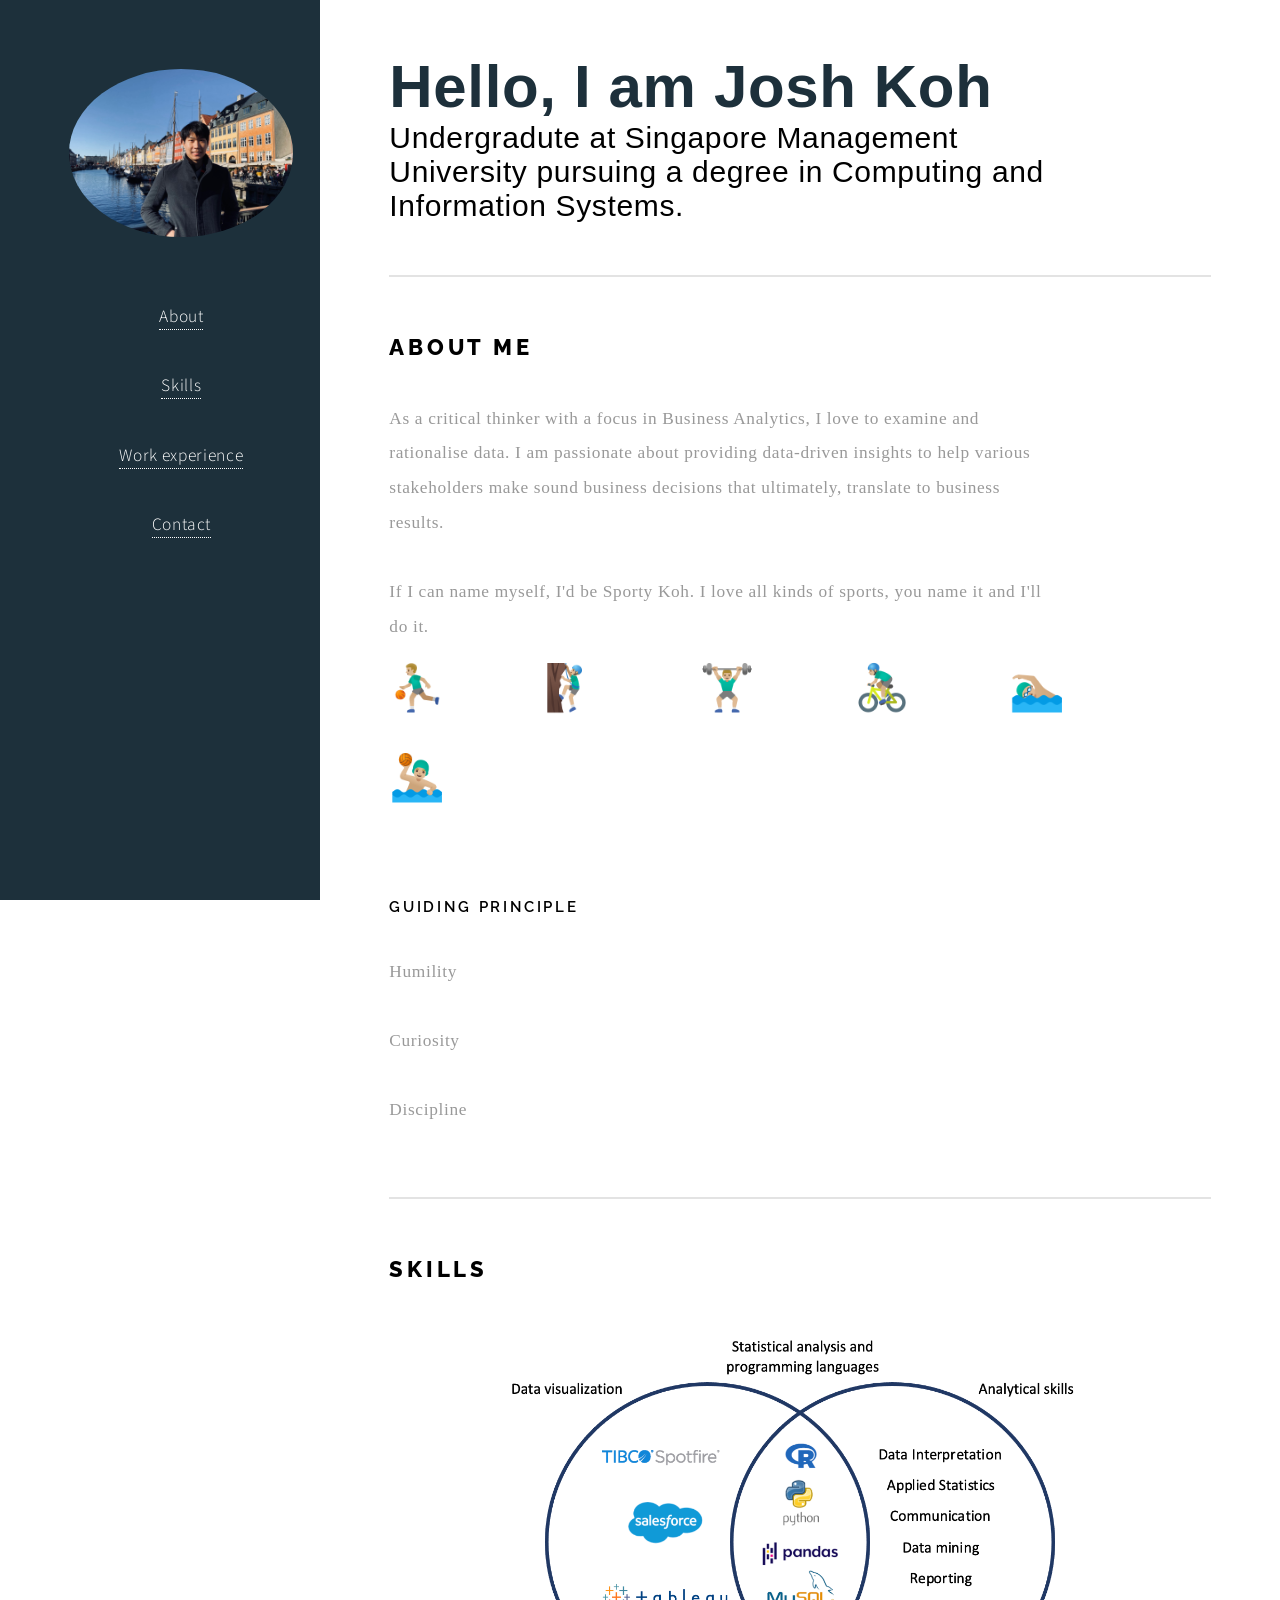
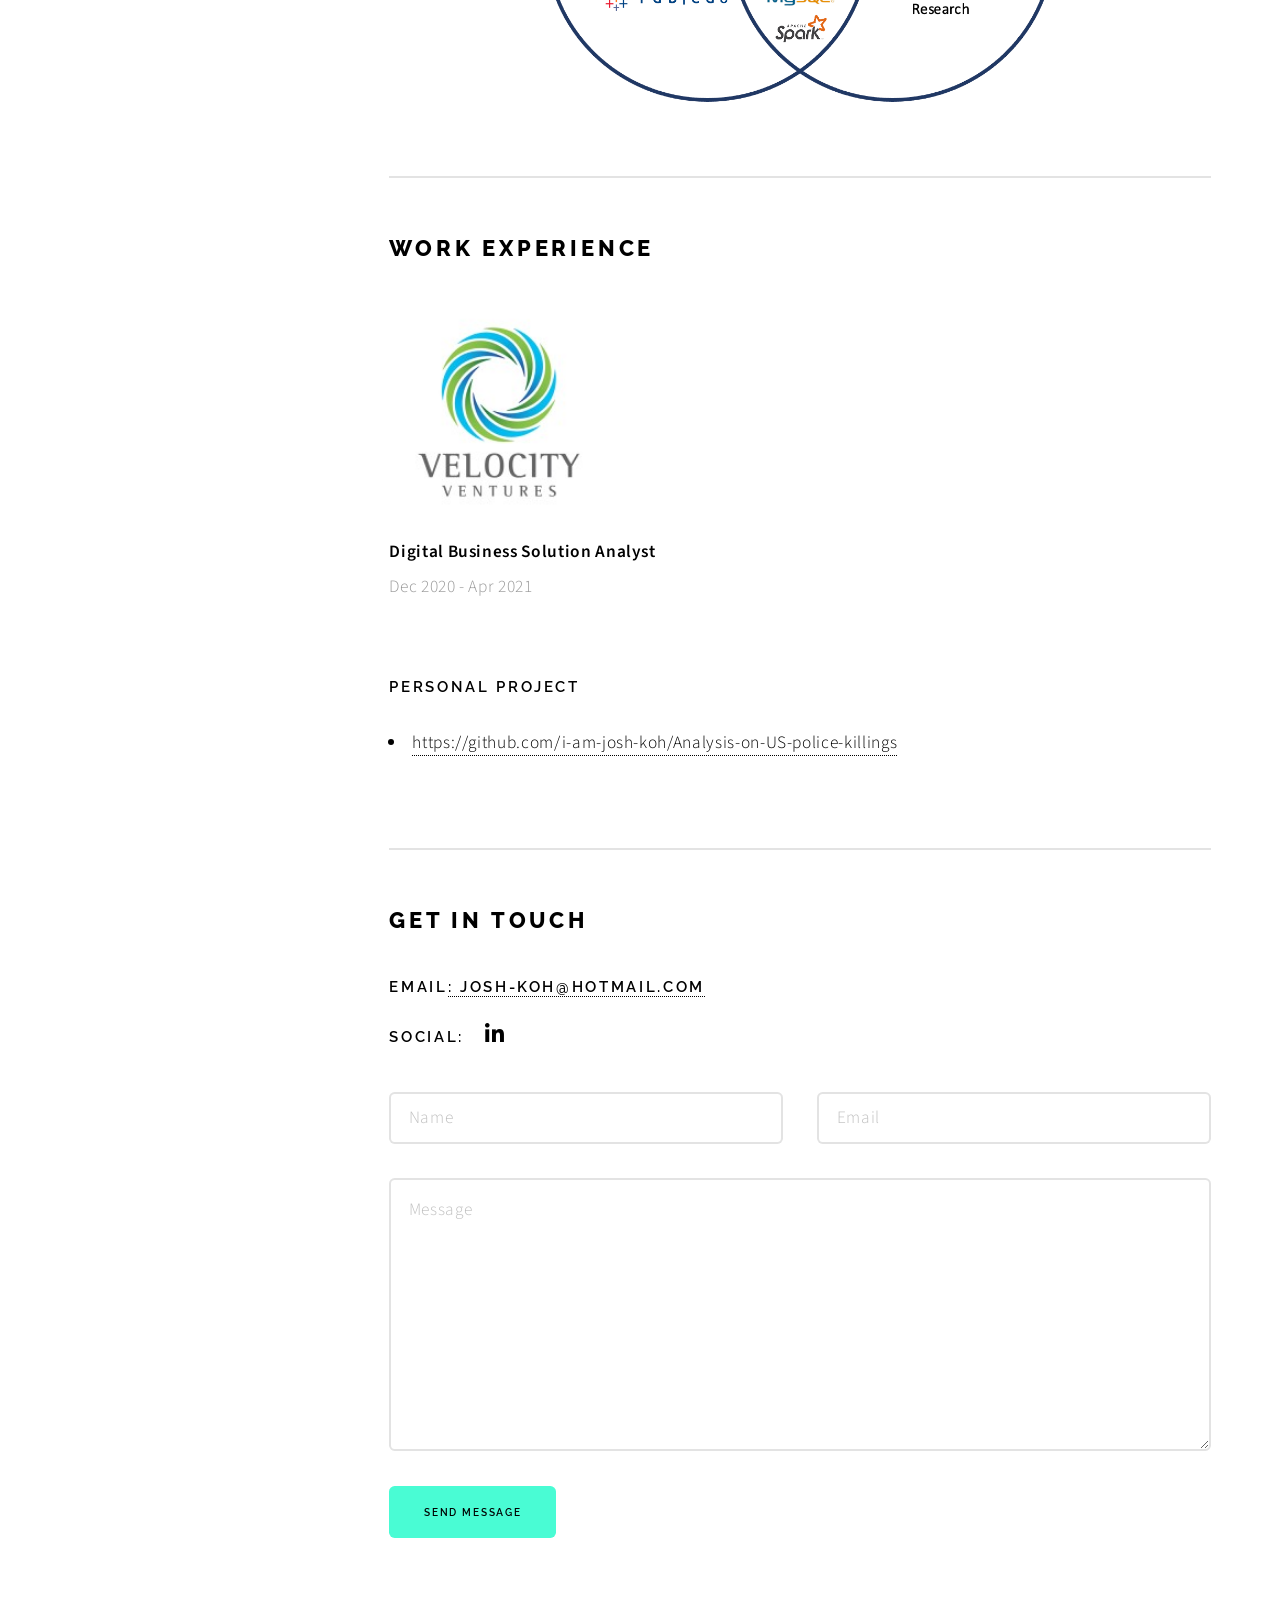
==== index.html @ a24f89e9 "Changed linked color to black" ====
<!DOCTYPE HTML>
<html>

<head>
	<title>Josh Koh</title>
	<meta charset="utf-8" />
	<meta name="viewport" content="width=device-width, initial-scale=1, user-scalable=no" />
	<meta name="description" content="" />
	<meta name="keywords" content="" />
	<link rel="stylesheet" href="assets/css/main.css" />
</head>

<body class="is-preload">

	<!-- Wrapper -->
	<div id="wrapper">
		<!-- Intro -->
		<section class="intro">
			<header>
				<img class="profile" src="./images/Profile3.jpg" style="border-radius: 50%;">
				<div class="intro-header-div">
					<p><a href="#about">About</a></p>
					<p><a href="#skills">Skills</a></p>
					<p><a href="#experience">Work experience</a></p>
					<p><a href="#contact">Contact</a></p>
				</div>
			</header>
		</section>

		<section>
			<div class="content intro-content">
				<div class="container" id="about">
					<p class="p-header">Hello, I am Josh Koh</p>
					<p class="p-sub-header">Undergradute at Singapore Management University pursuing a degree in
						Computing and Information Systems.</p>
						<hr>
						<h2>About me</h2>
					<p class="p-desc"> As a critical thinker with a focus in Business Analytics,
						I love to examine and rationalise data. I am passionate about
						providing data-driven insights to help various stakeholders make sound business decisions that
						ultimately, translate to business results.</p>

					<!-- <p class="p-desc"> Equipped with knowledge and skillsets in various , I aspire to be a data scientist / analyst </p> -->

					<p class="p-desc">If I can name myself, I'd be Sporty Koh. I love all kinds of sports, you name it and I'll do it.</p>
					<p class="emoji"> ⛹🏼‍♂️  🧗🏼‍♂️  🏋🏼‍♂️  🚴🏼‍♂️  🏊🏼‍♂️  🤽🏼‍♂️</p>
					
					<h3 style="margin-top: 4rem">Guiding principle</h3>
					<p class="p-desc">Humility</p>
					<p class="p-desc">Curiosity</p>
					<p class="p-desc">Discipline</p>
					
				</div>
			</div>
		</section>
		<section>
			<div class="content">
				<hr>
				<h2 id="skills">Skills</h2>
				<!-- <ul class="feature-icons">
					<li class="icon solid fa-laptop">Consequat tempus</li>
					<li class="icon solid fa-bolt">Etiam adipiscing</li>
					<li class="icon solid fa-signal">Libero nullam</li>
					<li class="icon solid fa-cog">Blandit condimentum</li>
					<li class="icon solid fa-map-marker-alt">Lorem ipsum dolor</li>
					<li class="icon solid fa-code">Nibh amet venenatis</li>
				</ul> -->
				<img src="./images/Skills/skills.png" class="skillsets">
				<!-- <ul class="feature-skills">
					<li><img src="./images/Skills/Python.png" class="python"></li>
					<li><img src="./images/Skills/R.png" class="r"></li>
					<li><img src="./images/Skills/salesforce-logo.png" class="salesforce"></li>
					<li><img src="./images/Skills/Spark.png" class="spark"></li>
					<li><img src="./images/Skills/SQL.png" class="sql"></li>
					<li><img src="./images/Skills/Tableau-Logo.png" class="tableau"></li>
					<li><img src="./images/Skills/tibco.png" class="tibco"></li>
				</ul> -->
			</div>
		</section>
		<section>
			<div class="content">
				<hr>
				<h2 id="experience">Work Experience</h2>
				<img src="./images/Skills/velocityventures.jpeg" class="experience">
				<p style="margin-bottom: 0;"><b>Digital Business Solution Analyst</b></p>
				<p style="color: #999999;">Dec 2020 - Apr 2021</p>

				<h3 style="margin-top: 4rem">personal project</h3>
				<ul>
					<li><a href="https://github.com/i-am-josh-koh/Analysis-on-US-police-killings" target="_blank" style="color:black">https://github.com/i-am-josh-koh/Analysis-on-US-police-killings</a></li>
				</ul>
			</div>
		</section>

		<!-- Section -->
		<section>
			<div class="content">
				<hr>
				<h2 id="contact">Get in touch</h2>
				<footer>
					<ul class="items">
						<li>
							<h3>Email<a>: josh-koh@hotmail.com</a></h3>
							<ul class="icons">
								<h3>Social: <li><a href="https://www.linkedin.com/in/josh-koh-551821180/"
											target="blank" class="icon brands fa-linkedin-in"
											style="color: black;"><span class="label">LinkedIn</span></a></li>
								</h3>
							</ul>
						</li>
						</li>
					</ul>
				</footer>
				<form>
					<div class="fields">
						<div class="field half">
							<input type="text" name="name" id="name" placeholder="Name" />
						</div>
						<div class="field half">
							<input type="email" name="email" id="email" placeholder="Email" />
						</div>
						<div class="field">
							<textarea name="message" id="message" placeholder="Message" rows="7"></textarea>
						</div>
					</div>
					<ul class="actions">
						<li><input type="submit" value="Send Message" class="button primary" /></li>
					</ul>
				</form>
			</div>
		</section>
	</div>

	<!-- Scripts -->
	<script src="assets/js/jquery.min.js"></script>
	<script src="assets/js/jquery.scrolly.min.js"></script>
	<script src="assets/js/browser.min.js"></script>
	<script src="assets/js/breakpoints.min.js"></script>
	<script src="assets/js/util.js"></script>
	<script src="assets/js/main.js"></script>

</body>

</html>
---- assets/css/main.css ----
@import url(fontawesome-all.min.css);
@import url("https://fonts.googleapis.com/css?family=Source+Sans+Pro:300,600,700,300i,600i,700i|Raleway:600,800");


html, body, div, span, applet, object,
iframe, h1, h2, h3, h4, h5, h6, p, blockquote,
pre, a, abbr, acronym, address, big, cite,
code, del, dfn, em, img, ins, kbd, q, s, samp,
small, strike, strong, sub, sup, tt, var, b,
u, i, center, dl, dt, dd, ol, ul, li, fieldset,
form, label, legend, table, caption, tbody,
tfoot, thead, tr, th, td, article, aside,
canvas, details, embed, figure, figcaption,
footer, header, hgroup, menu, nav, output, ruby,
section, summary, time, mark, audio, video {
	margin: 0;
	padding: 0;
	border: 0;
	font-size: 100%;
	font: inherit;
	vertical-align: baseline;}

article, aside, details, figcaption, figure,
footer, header, hgroup, menu, nav, section {
	display: block;}

body {
	line-height: 1;
}

ol, ul {
	list-style: none;
}

blockquote, q {
	quotes: none;
}

	blockquote:before, blockquote:after, q:before, q:after {
		content: '';
		content: none;
	}

table {
	border-collapse: collapse;
	border-spacing: 0;
}

body {
	-webkit-text-size-adjust: none;
}

mark {
	background-color: transparent;
	color: inherit;
}

input::-moz-focus-inner {
	border: 0;
	padding: 0;
}

input, select, textarea {
	-moz-appearance: none;
	-webkit-appearance: none;
	-ms-appearance: none;
	appearance: none;
}

/* Basic */

	@-ms-viewport {
		width: device-width;
	}

	body {
		-ms-overflow-style: scrollbar;
	}

	@media screen and (max-width: 480px) {

		html, body {
			min-width: 320px;
		}

	}

	html {
		box-sizing: border-box;
	}

	*, *:before, *:after {
		box-sizing: inherit;
	}

	html {
		overflow-x: hidden;
	}

	body {
		background: #ffffff;
		overflow-x: hidden;
	}

		body.is-preload *, body.is-preload *:before, body.is-preload *:after {
			-moz-animation: none !important;
			-webkit-animation: none !important;
			-ms-animation: none !important;
			animation: none !important;
			-moz-transition: none !important;
			-webkit-transition: none !important;
			-ms-transition: none !important;
			transition: none !important;
		}

/* Typography */

	html {
		font-size: 18pt;
	}

		@media screen and (max-width: 1920px) {

			html {
				font-size: 13pt;
			}

		}

		@media screen and (max-width: 1152px) {

			html {
				font-size: 14pt;
			}

		}

		@media screen and (max-width: 736px) {

			html {
				font-size: 12pt;
			}

		}

		@media screen and (max-width: 480px) {

			html {
				font-size: 11pt;
			}

		}

	body {
		background-color: #ffffff;
		color: #000000;
	}

	body, input, select, textarea {
		color: #000000;
		font-family: "Source Sans Pro", Helvetica, sans-serif;
		font-size: 1rem;
		font-weight: 300;
		letter-spacing: 0.0375em;
		line-height: 2;
	}

	a {
		-moz-transition: border-bottom-color 0.25s ease-in-out;
		-webkit-transition: border-bottom-color 0.25s ease-in-out;
		-ms-transition: border-bottom-color 0.25s ease-in-out;
		transition: border-bottom-color 0.25s ease-in-out;
		text-decoration: none;
		color: white;
		border-bottom: dotted 1px;
	}

		a:hover {
			text-decoration: none;
			border-bottom-color: transparent;
		}

	strong, b {
		font-weight: 600;
		color: #000000;
	}

	em, i {
		font-style: italic;
	}

	p {
		margin: 0 0 2rem 0;
	}

	h1, h2, h3, h4, h5, h6 {
		color: #000000;
		font-family: "Raleway", Helvetica, sans-serif;
		font-weight: 600;
		letter-spacing: 0.175em;
		line-height: 1.75;
		margin: 0 0 1.5rem 0;
		text-transform: uppercase;
	}

		h1 a, h2 a, h3 a, h4 a, h5 a, h6 a {
			color: inherit;
			text-decoration: none;
		}

	h1 {
		font-family: "Source Sans Pro", Helvetica, sans-serif;
		font-size: 5rem;
		font-weight: 700;
		letter-spacing: -0.05em;
		line-height: 1.1;
		margin: 0 0 1.5rem 0;
		text-transform: none;
	}

	h2 {
		font-size: 1.25rem;
		font-weight: 800;
		margin: 0 0 2rem 0;
	}

	h3 {
		font-size: 0.875rem;
	}

	h4 {
		font-size: 0.875rem;
	}

	h5 {
		font-size: 0.75rem;
	}

	h6 {
		font-size: 0.625rem;
	}

	@media screen and (max-width: 736px) {

		h1 {
			font-size: 4.5rem;
			line-height: 1.1;
		}

		h2 {
			font-size: 1.25rem;
			line-height: 1.7;
		}

		h3 {
			font-size: 0.9rem;
		}

		h4 {
			font-size: 0.75rem;
		}

		h5 {
			font-size: 0.675rem;
		}

	}

	@media screen and (max-width: 360px) {

		h1 {
			font-size: 3.75rem;
		}

		h2 {
			font-size: 1.125rem;
		}

		h3 {
			font-size: 0.8rem;
		}

		h4 {
			font-size: 0.675rem;
		}

		h5 {
			font-size: 0.675rem;
		}

	}

	sub {
		font-size: 0.8rem;
		position: relative;
		top: 0.5rem;
	}

	sup {
		font-size: 0.8rem;
		position: relative;
		top: -0.5rem;
	}

	blockquote {
		border-left: solid 0.5rem rgba(144, 144, 144, 0.25);
		font-style: italic;
		margin: 0 0 2rem 0;
		padding: 1rem 0 1rem 2rem;
	}

	code {
		background: rgba(144, 144, 144, 0.1);
		border-radius: 0.325rem;
		font-family: "Courier New", monospace;
		font-size: 0.9rem;
		margin: 0 0.25rem;
		padding: 0.25rem 0.65rem;
	}

	pre {
		-webkit-overflow-scrolling: touch;
		font-family: "Courier New", monospace;
		font-size: 0.9rem;
		margin: 0 0 2rem 0;
		width: 100%;
	}

		pre code {
			display: block;
			line-height: 1.75;
			padding: 1rem 1.5rem;
			overflow-x: auto;
		}

	hr {
		border: 0;
		border-bottom: solid 2px rgba(144, 144, 144, 0.25);
		margin: 3rem 0;
	}

		hr.major {
			margin: 5rem 0;
		}

		@media screen and (max-width: 736px) {

			hr.major {
				margin: 3rem 0;
			}

		}

/* Row */

	.row {
		display: flex;
		flex-wrap: wrap;
		box-sizing: border-box;
		align-items: stretch;
	}

		.row > * {
			box-sizing: border-box;
		}

		.row.gtr-uniform > * > :last-child {
			margin-bottom: 0;
		}

		.row.aln-left {
			justify-content: flex-start;
		}

		.row.aln-center {
			justify-content: center;
		}

		.row.aln-right {
			justify-content: flex-end;
		}

		.row.aln-top {
			align-items: flex-start;
		}

		.row.aln-middle {
			align-items: center;
		}

		.row.aln-bottom {
			align-items: flex-end;
		}

		.row > .imp {
			order: -1;
		}

		.row > .col-1 {
			width: 8.33333%;
		}

		.row > .off-1 {
			margin-left: 8.33333%;
		}

		.row > .col-2 {
			width: 16.66667%;
		}

		.row > .off-2 {
			margin-left: 16.66667%;
		}

		.row > .col-3 {
			width: 25%;
		}

		.row > .off-3 {
			margin-left: 25%;
		}

		.row > .col-4 {
			width: 33.33333%;
		}

		.row > .off-4 {
			margin-left: 33.33333%;
		}

		.row > .col-5 {
			width: 41.66667%;
		}

		.row > .off-5 {
			margin-left: 41.66667%;
		}

		.row > .col-6 {
			width: 50%;
		}

		.row > .off-6 {
			margin-left: 50%;
		}

		.row > .col-7 {
			width: 58.33333%;
		}

		.row > .off-7 {
			margin-left: 58.33333%;
		}

		.row > .col-8 {
			width: 66.66667%;
		}

		.row > .off-8 {
			margin-left: 66.66667%;
		}

		.row > .col-9 {
			width: 75%;
		}

		.row > .off-9 {
			margin-left: 75%;
		}

		.row > .col-10 {
			width: 83.33333%;
		}

		.row > .off-10 {
			margin-left: 83.33333%;
		}

		.row > .col-11 {
			width: 91.66667%;
		}

		.row > .off-11 {
			margin-left: 91.66667%;
		}

		.row > .col-12 {
			width: 100%;
		}

		.row > .off-12 {
			margin-left: 100%;
		}

		.row.gtr-0 {
			margin-top: 0;
			margin-left: 0rem;
		}

			.row.gtr-0 > * {
				padding: 0 0 0 0rem;
			}

			.row.gtr-0.gtr-uniform {
				margin-top: 0rem;
			}

				.row.gtr-0.gtr-uniform > * {
					padding-top: 0rem;
				}

		.row.gtr-25 {
			margin-top: 0;
			margin-left: -0.5rem;
		}

			.row.gtr-25 > * {
				padding: 0 0 0 0.5rem;
			}

			.row.gtr-25.gtr-uniform {
				margin-top: -0.5rem;
			}

				.row.gtr-25.gtr-uniform > * {
					padding-top: 0.5rem;
				}

		.row.gtr-50 {
			margin-top: 0;
			margin-left: -1rem;
		}

			.row.gtr-50 > * {
				padding: 0 0 0 1rem;
			}

			.row.gtr-50.gtr-uniform {
				margin-top: -1rem;
			}

				.row.gtr-50.gtr-uniform > * {
					padding-top: 1rem;
				}

		.row {
			margin-top: 0;
			margin-left: -2rem;
		}

			.row > * {
				padding: 0 0 0 2rem;
			}

			.row.gtr-uniform {
				margin-top: -2rem;
			}

				.row.gtr-uniform > * {
					padding-top: 2rem;
				}

		.row.gtr-150 {
			margin-top: 0;
			margin-left: -3rem;
		}

			.row.gtr-150 > * {
				padding: 0 0 0 3rem;
			}

			.row.gtr-150.gtr-uniform {
				margin-top: -3rem;
			}

				.row.gtr-150.gtr-uniform > * {
					padding-top: 3rem;
				}

		.row.gtr-200 {
			margin-top: 0;
			margin-left: -4rem;
		}

			.row.gtr-200 > * {
				padding: 0 0 0 4rem;
			}

			.row.gtr-200.gtr-uniform {
				margin-top: -4rem;
			}

				.row.gtr-200.gtr-uniform > * {
					padding-top: 4rem;
				}

		@media screen and (max-width: 1920px) {

			.row {
				display: flex;
				flex-wrap: wrap;
				box-sizing: border-box;
				align-items: stretch;
			}

				.row > * {
					box-sizing: border-box;
				}

				.row.gtr-uniform > * > :last-child {
					margin-bottom: 0;
				}

				.row.aln-left {
					justify-content: flex-start;
				}

				.row.aln-center {
					justify-content: center;
				}

				.row.aln-right {
					justify-content: flex-end;
				}

				.row.aln-top {
					align-items: flex-start;
				}

				.row.aln-middle {
					align-items: center;
				}

				.row.aln-bottom {
					align-items: flex-end;
				}

				.row > .imp-xlarge {
					order: -1;
				}

				.row > .col-1-xlarge {
					width: 8.33333%;
				}

				.row > .off-1-xlarge {
					margin-left: 8.33333%;
				}

				.row > .col-2-xlarge {
					width: 16.66667%;
				}

				.row > .off-2-xlarge {
					margin-left: 16.66667%;
				}

				.row > .col-3-xlarge {
					width: 25%;
				}

				.row > .off-3-xlarge {
					margin-left: 25%;
				}

				.row > .col-4-xlarge {
					width: 33.33333%;
				}

				.row > .off-4-xlarge {
					margin-left: 33.33333%;
				}

				.row > .col-5-xlarge {
					width: 41.66667%;
				}

				.row > .off-5-xlarge {
					margin-left: 41.66667%;
				}

				.row > .col-6-xlarge {
					width: 50%;
				}

				.row > .off-6-xlarge {
					margin-left: 50%;
				}

				.row > .col-7-xlarge {
					width: 58.33333%;
				}

				.row > .off-7-xlarge {
					margin-left: 58.33333%;
				}

				.row > .col-8-xlarge {
					width: 66.66667%;
				}

				.row > .off-8-xlarge {
					margin-left: 66.66667%;
				}

				.row > .col-9-xlarge {
					width: 75%;
				}

				.row > .off-9-xlarge {
					margin-left: 75%;
				}

				.row > .col-10-xlarge {
					width: 83.33333%;
				}

				.row > .off-10-xlarge {
					margin-left: 83.33333%;
				}

				.row > .col-11-xlarge {
					width: 91.66667%;
				}

				.row > .off-11-xlarge {
					margin-left: 91.66667%;
				}

				.row > .col-12-xlarge {
					width: 100%;
				}

				.row > .off-12-xlarge {
					margin-left: 100%;
				}

				.row.gtr-0 {
					margin-top: 0;
					margin-left: 0rem;
				}

					.row.gtr-0 > * {
						padding: 0 0 0 0rem;
					}

					.row.gtr-0.gtr-uniform {
						margin-top: 0rem;
					}

						.row.gtr-0.gtr-uniform > * {
							padding-top: 0rem;
						}

				.row.gtr-25 {
					margin-top: 0;
					margin-left: -0.5rem;
				}

					.row.gtr-25 > * {
						padding: 0 0 0 0.5rem;
					}

					.row.gtr-25.gtr-uniform {
						margin-top: -0.5rem;
					}

						.row.gtr-25.gtr-uniform > * {
							padding-top: 0.5rem;
						}

				.row.gtr-50 {
					margin-top: 0;
					margin-left: -1rem;
				}

					.row.gtr-50 > * {
						padding: 0 0 0 1rem;
					}

					.row.gtr-50.gtr-uniform {
						margin-top: -1rem;
					}

						.row.gtr-50.gtr-uniform > * {
							padding-top: 1rem;
						}

				.row {
					margin-top: 0;
					margin-left: -2rem;
				}

					.row > * {
						padding: 0 0 0 2rem;
					}

					.row.gtr-uniform {
						margin-top: -2rem;
					}

						.row.gtr-uniform > * {
							padding-top: 2rem;
						}

				.row.gtr-150 {
					margin-top: 0;
					margin-left: -3rem;
				}

					.row.gtr-150 > * {
						padding: 0 0 0 3rem;
					}

					.row.gtr-150.gtr-uniform {
						margin-top: -3rem;
					}

						.row.gtr-150.gtr-uniform > * {
							padding-top: 3rem;
						}

				.row.gtr-200 {
					margin-top: 0;
					margin-left: -4rem;
				}

					.row.gtr-200 > * {
						padding: 0 0 0 4rem;
					}

					.row.gtr-200.gtr-uniform {
						margin-top: -4rem;
					}

						.row.gtr-200.gtr-uniform > * {
							padding-top: 4rem;
						}

		}

		@media screen and (max-width: 1280px) {

			.row {
				display: flex;
				flex-wrap: wrap;
				box-sizing: border-box;
				align-items: stretch;
			}

				.row > * {
					box-sizing: border-box;
				}

				.row.gtr-uniform > * > :last-child {
					margin-bottom: 0;
				}

				.row.aln-left {
					justify-content: flex-start;
				}

				.row.aln-center {
					justify-content: center;
				}

				.row.aln-right {
					justify-content: flex-end;
				}

				.row.aln-top {
					align-items: flex-start;
				}

				.row.aln-middle {
					align-items: center;
				}

				.row.aln-bottom {
					align-items: flex-end;
				}

				.row > .imp-large {
					order: -1;
				}

				.row > .col-1-large {
					width: 8.33333%;
				}

				.row > .off-1-large {
					margin-left: 8.33333%;
				}

				.row > .col-2-large {
					width: 16.66667%;
				}

				.row > .off-2-large {
					margin-left: 16.66667%;
				}

				.row > .col-3-large {
					width: 25%;
				}

				.row > .off-3-large {
					margin-left: 25%;
				}

				.row > .col-4-large {
					width: 33.33333%;
				}

				.row > .off-4-large {
					margin-left: 33.33333%;
				}

				.row > .col-5-large {
					width: 41.66667%;
				}

				.row > .off-5-large {
					margin-left: 41.66667%;
				}

				.row > .col-6-large {
					width: 50%;
				}

				.row > .off-6-large {
					margin-left: 50%;
				}

				.row > .col-7-large {
					width: 58.33333%;
				}

				.row > .off-7-large {
					margin-left: 58.33333%;
				}

				.row > .col-8-large {
					width: 66.66667%;
				}

				.row > .off-8-large {
					margin-left: 66.66667%;
				}

				.row > .col-9-large {
					width: 75%;
				}

				.row > .off-9-large {
					margin-left: 75%;
				}

				.row > .col-10-large {
					width: 83.33333%;
				}

				.row > .off-10-large {
					margin-left: 83.33333%;
				}

				.row > .col-11-large {
					width: 91.66667%;
				}

				.row > .off-11-large {
					margin-left: 91.66667%;
				}

				.row > .col-12-large {
					width: 100%;
				}

				.row > .off-12-large {
					margin-left: 100%;
				}

				.row.gtr-0 {
					margin-top: 0;
					margin-left: 0rem;
				}

					.row.gtr-0 > * {
						padding: 0 0 0 0rem;
					}

					.row.gtr-0.gtr-uniform {
						margin-top: 0rem;
					}

						.row.gtr-0.gtr-uniform > * {
							padding-top: 0rem;
						}

				.row.gtr-25 {
					margin-top: 0;
					margin-left: -0.375rem;
				}

					.row.gtr-25 > * {
						padding: 0 0 0 0.375rem;
					}

					.row.gtr-25.gtr-uniform {
						margin-top: -0.375rem;
					}

						.row.gtr-25.gtr-uniform > * {
							padding-top: 0.375rem;
						}

				.row.gtr-50 {
					margin-top: 0;
					margin-left: -0.75rem;
				}

					.row.gtr-50 > * {
						padding: 0 0 0 0.75rem;
					}

					.row.gtr-50.gtr-uniform {
						margin-top: -0.75rem;
					}

						.row.gtr-50.gtr-uniform > * {
							padding-top: 0.75rem;
						}

				.row {
					margin-top: 0;
					margin-left: -1.5rem;
				}

					.row > * {
						padding: 0 0 0 1.5rem;
					}

					.row.gtr-uniform {
						margin-top: -1.5rem;
					}

						.row.gtr-uniform > * {
							padding-top: 1.5rem;
						}

				.row.gtr-150 {
					margin-top: 0;
					margin-left: -2.25rem;
				}

					.row.gtr-150 > * {
						padding: 0 0 0 2.25rem;
					}

					.row.gtr-150.gtr-uniform {
						margin-top: -2.25rem;
					}

						.row.gtr-150.gtr-uniform > * {
							padding-top: 2.25rem;
						}

				.row.gtr-200 {
					margin-top: 0;
					margin-left: -3rem;
				}

					.row.gtr-200 > * {
						padding: 0 0 0 3rem;
					}

					.row.gtr-200.gtr-uniform {
						margin-top: -3rem;
					}

						.row.gtr-200.gtr-uniform > * {
							padding-top: 3rem;
						}

		}

		@media screen and (max-width: 1152px) {

			.row {
				display: flex;
				flex-wrap: wrap;
				box-sizing: border-box;
				align-items: stretch;
			}

				.row > * {
					box-sizing: border-box;
				}

				.row.gtr-uniform > * > :last-child {
					margin-bottom: 0;
				}

				.row.aln-left {
					justify-content: flex-start;
				}

				.row.aln-center {
					justify-content: center;
				}

				.row.aln-right {
					justify-content: flex-end;
				}

				.row.aln-top {
					align-items: flex-start;
				}

				.row.aln-middle {
					align-items: center;
				}

				.row.aln-bottom {
					align-items: flex-end;
				}

				.row > .imp-medium {
					order: -1;
				}

				.row > .col-1-medium {
					width: 8.33333%;
				}

				.row > .off-1-medium {
					margin-left: 8.33333%;
				}

				.row > .col-2-medium {
					width: 16.66667%;
				}

				.row > .off-2-medium {
					margin-left: 16.66667%;
				}

				.row > .col-3-medium {
					width: 25%;
				}

				.row > .off-3-medium {
					margin-left: 25%;
				}

				.row > .col-4-medium {
					width: 33.33333%;
				}

				.row > .off-4-medium {
					margin-left: 33.33333%;
				}

				.row > .col-5-medium {
					width: 41.66667%;
				}

				.row > .off-5-medium {
					margin-left: 41.66667%;
				}

				.row > .col-6-medium {
					width: 50%;
				}

				.row > .off-6-medium {
					margin-left: 50%;
				}

				.row > .col-7-medium {
					width: 58.33333%;
				}

				.row > .off-7-medium {
					margin-left: 58.33333%;
				}

				.row > .col-8-medium {
					width: 66.66667%;
				}

				.row > .off-8-medium {
					margin-left: 66.66667%;
				}

				.row > .col-9-medium {
					width: 75%;
				}

				.row > .off-9-medium {
					margin-left: 75%;
				}

				.row > .col-10-medium {
					width: 83.33333%;
				}

				.row > .off-10-medium {
					margin-left: 83.33333%;
				}

				.row > .col-11-medium {
					width: 91.66667%;
				}

				.row > .off-11-medium {
					margin-left: 91.66667%;
				}

				.row > .col-12-medium {
					width: 100%;
				}

				.row > .off-12-medium {
					margin-left: 100%;
				}

				.row.gtr-0 {
					margin-top: 0;
					margin-left: 0rem;
				}

					.row.gtr-0 > * {
						padding: 0 0 0 0rem;
					}

					.row.gtr-0.gtr-uniform {
						margin-top: 0rem;
					}

						.row.gtr-0.gtr-uniform > * {
							padding-top: 0rem;
						}

				.row.gtr-25 {
					margin-top: 0;
					margin-left: -0.375rem;
				}

					.row.gtr-25 > * {
						padding: 0 0 0 0.375rem;
					}

					.row.gtr-25.gtr-uniform {
						margin-top: -0.375rem;
					}

						.row.gtr-25.gtr-uniform > * {
							padding-top: 0.375rem;
						}

				.row.gtr-50 {
					margin-top: 0;
					margin-left: -0.75rem;
				}

					.row.gtr-50 > * {
						padding: 0 0 0 0.75rem;
					}

					.row.gtr-50.gtr-uniform {
						margin-top: -0.75rem;
					}

						.row.gtr-50.gtr-uniform > * {
							padding-top: 0.75rem;
						}

				.row {
					margin-top: 0;
					margin-left: -1.5rem;
				}

					.row > * {
						padding: 0 0 0 1.5rem;
					}

					.row.gtr-uniform {
						margin-top: -1.5rem;
					}

						.row.gtr-uniform > * {
							padding-top: 1.5rem;
						}

				.row.gtr-150 {
					margin-top: 0;
					margin-left: -2.25rem;
				}

					.row.gtr-150 > * {
						padding: 0 0 0 2.25rem;
					}

					.row.gtr-150.gtr-uniform {
						margin-top: -2.25rem;
					}

						.row.gtr-150.gtr-uniform > * {
							padding-top: 2.25rem;
						}

				.row.gtr-200 {
					margin-top: 0;
					margin-left: -3rem;
				}

					.row.gtr-200 > * {
						padding: 0 0 0 3rem;
					}

					.row.gtr-200.gtr-uniform {
						margin-top: -3rem;
					}

						.row.gtr-200.gtr-uniform > * {
							padding-top: 3rem;
						}

		}

		@media screen and (max-width: 736px) {

			.row {
				display: flex;
				flex-wrap: wrap;
				box-sizing: border-box;
				align-items: stretch;
			}

				.row > * {
					box-sizing: border-box;
				}

				.row.gtr-uniform > * > :last-child {
					margin-bottom: 0;
				}

				.row.aln-left {
					justify-content: flex-start;
				}

				.row.aln-center {
					justify-content: center;
				}

				.row.aln-right {
					justify-content: flex-end;
				}

				.row.aln-top {
					align-items: flex-start;
				}

				.row.aln-middle {
					align-items: center;
				}

				.row.aln-bottom {
					align-items: flex-end;
				}

				.row > .imp-small {
					order: -1;
				}

				.row > .col-1-small {
					width: 8.33333%;
				}

				.row > .off-1-small {
					margin-left: 8.33333%;
				}

				.row > .col-2-small {
					width: 16.66667%;
				}

				.row > .off-2-small {
					margin-left: 16.66667%;
				}

				.row > .col-3-small {
					width: 25%;
				}

				.row > .off-3-small {
					margin-left: 25%;
				}

				.row > .col-4-small {
					width: 33.33333%;
				}

				.row > .off-4-small {
					margin-left: 33.33333%;
				}

				.row > .col-5-small {
					width: 41.66667%;
				}

				.row > .off-5-small {
					margin-left: 41.66667%;
				}

				.row > .col-6-small {
					width: 50%;
				}

				.row > .off-6-small {
					margin-left: 50%;
				}

				.row > .col-7-small {
					width: 58.33333%;
				}

				.row > .off-7-small {
					margin-left: 58.33333%;
				}

				.row > .col-8-small {
					width: 66.66667%;
				}

				.row > .off-8-small {
					margin-left: 66.66667%;
				}

				.row > .col-9-small {
					width: 75%;
				}

				.row > .off-9-small {
					margin-left: 75%;
				}

				.row > .col-10-small {
					width: 83.33333%;
				}

				.row > .off-10-small {
					margin-left: 83.33333%;
				}

				.row > .col-11-small {
					width: 91.66667%;
				}

				.row > .off-11-small {
					margin-left: 91.66667%;
				}

				.row > .col-12-small {
					width: 100%;
				}

				.row > .off-12-small {
					margin-left: 100%;
				}

				.row.gtr-0 {
					margin-top: 0;
					margin-left: 0rem;
				}

					.row.gtr-0 > * {
						padding: 0 0 0 0rem;
					}

					.row.gtr-0.gtr-uniform {
						margin-top: 0rem;
					}

						.row.gtr-0.gtr-uniform > * {
							padding-top: 0rem;
						}

				.row.gtr-25 {
					margin-top: 0;
					margin-left: -0.3125rem;
				}

					.row.gtr-25 > * {
						padding: 0 0 0 0.3125rem;
					}

					.row.gtr-25.gtr-uniform {
						margin-top: -0.3125rem;
					}

						.row.gtr-25.gtr-uniform > * {
							padding-top: 0.3125rem;
						}

				.row.gtr-50 {
					margin-top: 0;
					margin-left: -0.625rem;
				}

					.row.gtr-50 > * {
						padding: 0 0 0 0.625rem;
					}

					.row.gtr-50.gtr-uniform {
						margin-top: -0.625rem;
					}

						.row.gtr-50.gtr-uniform > * {
							padding-top: 0.625rem;
						}

				.row {
					margin-top: 0;
					margin-left: -1.25rem;
				}

					.row > * {
						padding: 0 0 0 1.25rem;
					}

					.row.gtr-uniform {
						margin-top: -1.25rem;
					}

						.row.gtr-uniform > * {
							padding-top: 1.25rem;
						}

				.row.gtr-150 {
					margin-top: 0;
					margin-left: -1.875rem;
				}

					.row.gtr-150 > * {
						padding: 0 0 0 1.875rem;
					}

					.row.gtr-150.gtr-uniform {
						margin-top: -1.875rem;
					}

						.row.gtr-150.gtr-uniform > * {
							padding-top: 1.875rem;
						}

				.row.gtr-200 {
					margin-top: 0;
					margin-left: -2.5rem;
				}

					.row.gtr-200 > * {
						padding: 0 0 0 2.5rem;
					}

					.row.gtr-200.gtr-uniform {
						margin-top: -2.5rem;
					}

						.row.gtr-200.gtr-uniform > * {
							padding-top: 2.5rem;
						}

		}

		@media screen and (max-width: 480px) {

			.row {
				display: flex;
				flex-wrap: wrap;
				box-sizing: border-box;
				align-items: stretch;
			}

				.row > * {
					box-sizing: border-box;
				}

				.row.gtr-uniform > * > :last-child {
					margin-bottom: 0;
				}

				.row.aln-left {
					justify-content: flex-start;
				}

				.row.aln-center {
					justify-content: center;
				}

				.row.aln-right {
					justify-content: flex-end;
				}

				.row.aln-top {
					align-items: flex-start;
				}

				.row.aln-middle {
					align-items: center;
				}

				.row.aln-bottom {
					align-items: flex-end;
				}

				.row > .imp-xsmall {
					order: -1;
				}

				.row > .col-1-xsmall {
					width: 8.33333%;
				}

				.row > .off-1-xsmall {
					margin-left: 8.33333%;
				}

				.row > .col-2-xsmall {
					width: 16.66667%;
				}

				.row > .off-2-xsmall {
					margin-left: 16.66667%;
				}

				.row > .col-3-xsmall {
					width: 25%;
				}

				.row > .off-3-xsmall {
					margin-left: 25%;
				}

				.row > .col-4-xsmall {
					width: 33.33333%;
				}

				.row > .off-4-xsmall {
					margin-left: 33.33333%;
				}

				.row > .col-5-xsmall {
					width: 41.66667%;
				}

				.row > .off-5-xsmall {
					margin-left: 41.66667%;
				}

				.row > .col-6-xsmall {
					width: 50%;
				}

				.row > .off-6-xsmall {
					margin-left: 50%;
				}

				.row > .col-7-xsmall {
					width: 58.33333%;
				}

				.row > .off-7-xsmall {
					margin-left: 58.33333%;
				}

				.row > .col-8-xsmall {
					width: 66.66667%;
				}

				.row > .off-8-xsmall {
					margin-left: 66.66667%;
				}

				.row > .col-9-xsmall {
					width: 75%;
				}

				.row > .off-9-xsmall {
					margin-left: 75%;
				}

				.row > .col-10-xsmall {
					width: 83.33333%;
				}

				.row > .off-10-xsmall {
					margin-left: 83.33333%;
				}

				.row > .col-11-xsmall {
					width: 91.66667%;
				}

				.row > .off-11-xsmall {
					margin-left: 91.66667%;
				}

				.row > .col-12-xsmall {
					width: 100%;
				}

				.row > .off-12-xsmall {
					margin-left: 100%;
				}

				.row.gtr-0 {
					margin-top: 0;
					margin-left: 0rem;
				}

					.row.gtr-0 > * {
						padding: 0 0 0 0rem;
					}

					.row.gtr-0.gtr-uniform {
						margin-top: 0rem;
					}

						.row.gtr-0.gtr-uniform > * {
							padding-top: 0rem;
						}

				.row.gtr-25 {
					margin-top: 0;
					margin-left: -0.3125rem;
				}

					.row.gtr-25 > * {
						padding: 0 0 0 0.3125rem;
					}

					.row.gtr-25.gtr-uniform {
						margin-top: -0.3125rem;
					}

						.row.gtr-25.gtr-uniform > * {
							padding-top: 0.3125rem;
						}

				.row.gtr-50 {
					margin-top: 0;
					margin-left: -0.625rem;
				}

					.row.gtr-50 > * {
						padding: 0 0 0 0.625rem;
					}

					.row.gtr-50.gtr-uniform {
						margin-top: -0.625rem;
					}

						.row.gtr-50.gtr-uniform > * {
							padding-top: 0.625rem;
						}

				.row {
					margin-top: 0;
					margin-left: -1.25rem;
				}

					.row > * {
						padding: 0 0 0 1.25rem;
					}

					.row.gtr-uniform {
						margin-top: -1.25rem;
					}

						.row.gtr-uniform > * {
							padding-top: 1.25rem;
						}

				.row.gtr-150 {
					margin-top: 0;
					margin-left: -1.875rem;
				}

					.row.gtr-150 > * {
						padding: 0 0 0 1.875rem;
					}

					.row.gtr-150.gtr-uniform {
						margin-top: -1.875rem;
					}

						.row.gtr-150.gtr-uniform > * {
							padding-top: 1.875rem;
						}

				.row.gtr-200 {
					margin-top: 0;
					margin-left: -2.5rem;
				}

					.row.gtr-200 > * {
						padding: 0 0 0 2.5rem;
					}

					.row.gtr-200.gtr-uniform {
						margin-top: -2.5rem;
					}

						.row.gtr-200.gtr-uniform > * {
							padding-top: 2.5rem;
						}

		}

/* Box */

	.box {
		border: solid 2px rgba(144, 144, 144, 0.25);
		border-radius: 0.325rem;
		margin-bottom: 2rem;
		padding: 1.5rem;
	}

		.box > :last-child {
			margin-bottom: 0;
		}

		.box.alt {
			border: 0;
			border-radius: 0;
			padding: 0;
		}

/* Button */

	input[type="submit"],
	input[type="reset"],
	input[type="button"],
	button,
	.button {
		-moz-appearance: none;
		-webkit-appearance: none;
		-ms-appearance: none;
		appearance: none;
		-moz-transition: background-color 0.25s ease-in-out, box-shadow 0.25s ease-in-out, color 0.25s ease-in-out;
		-webkit-transition: background-color 0.25s ease-in-out, box-shadow 0.25s ease-in-out, color 0.25s ease-in-out;
		-ms-transition: background-color 0.25s ease-in-out, box-shadow 0.25s ease-in-out, color 0.25s ease-in-out;
		transition: background-color 0.25s ease-in-out, box-shadow 0.25s ease-in-out, color 0.25s ease-in-out;
		background-color: transparent;
		border-radius: 0.325rem;
		border: 0;
		box-shadow: inset 0 0 0 2px rgba(144, 144, 144, 0.25);
		color: #000000 !important;
		cursor: pointer;
		display: inline-block;
		font-family: "Raleway", Helvetica, sans-serif;
		font-size: 0.6rem;
		font-weight: 600;
		height: 3rem;
		letter-spacing: 0.175em;
		line-height: 3rem;
		padding: 0 2rem;
		text-align: center;
		text-decoration: none;
		text-transform: uppercase;
		white-space: nowrap;
	}

		input[type="submit"]:hover,
		input[type="reset"]:hover,
		input[type="button"]:hover,
		button:hover,
		.button:hover {
			box-shadow: inset 0 0 0 2px #2ee4bb;
			color: #2ee4bb !important;
		}

		input[type="submit"]:active,
		input[type="reset"]:active,
		input[type="button"]:active,
		button:active,
		.button:active {
			background-color: rgba(73, 252, 212, 0.25);
			box-shadow: inset 0 0 0 2px #2ee4bb;
			color: #2ee4bb !important;
		}

		input[type="submit"].small,
		input[type="reset"].small,
		input[type="button"].small,
		button.small,
		.button.small {
			font-size: 0.5rem;
			height: 2.25rem;
			line-height: 2.25rem;
			padding: 0 1.25rem;
		}

		input[type="submit"].large,
		input[type="reset"].large,
		input[type="button"].large,
		button.large,
		.button.large {
			font-size: 0.7rem;
			height: 3.2625rem;
			line-height: 3.2625rem;
			padding: 0 3.25rem;
		}

		input[type="submit"].wide,
		input[type="reset"].wide,
		input[type="button"].wide,
		button.wide,
		.button.wide {
			min-width: 13rem;
		}

		input[type="submit"].icon:before,
		input[type="reset"].icon:before,
		input[type="button"].icon:before,
		button.icon:before,
		.button.icon:before {
			margin-right: 0.5rem;
		}

		input[type="submit"].fit,
		input[type="reset"].fit,
		input[type="button"].fit,
		button.fit,
		.button.fit {
			width: 100%;
		}

		input[type="submit"].disabled, input[type="submit"]:disabled,
		input[type="reset"].disabled,
		input[type="reset"]:disabled,
		input[type="button"].disabled,
		input[type="button"]:disabled,
		button.disabled,
		button:disabled,
		.button.disabled,
		.button:disabled {
			pointer-events: none;
			opacity: 0.25;
		}

		input[type="submit"].primary,
		input[type="reset"].primary,
		input[type="button"].primary,
		button.primary,
		.button.primary {
			background-color: #49fcd4;
			box-shadow: none;
			color: #000000 !important;
		}

			input[type="submit"].primary:hover,
			input[type="reset"].primary:hover,
			input[type="button"].primary:hover,
			button.primary:hover,
			.button.primary:hover {
				background-color: #93ffe7;
			}

			input[type="submit"].primary:active,
			input[type="reset"].primary:active,
			input[type="button"].primary:active,
			button.primary:active,
			.button.primary:active {
				background-color: #44f2cb;
			}

		@media screen and (max-width: 736px) {

			input[type="submit"],
			input[type="reset"],
			input[type="button"],
			button,
			.button {
				font-size: 0.7rem;
				height: 3.3rem;
				line-height: 3.3rem;
			}

				input[type="submit"].large,
				input[type="reset"].large,
				input[type="button"].large,
				button.large,
				.button.large {
					font-size: 0.8rem;
					height: 3.75rem;
					line-height: 3.75rem;
				}

				input[type="submit"].small,
				input[type="reset"].small,
				input[type="button"].small,
				button.small,
				.button.small {
					font-size: 0.6rem;
					height: 3rem;
					line-height: 3rem;
				}

		}

/* Form */

	form {
		margin: 0 0 2rem 0;
	}

		form > :last-child {
			margin-bottom: 0;
		}

		form > .fields {
			display: -moz-flex;
			display: -webkit-flex;
			display: -ms-flex;
			display: flex;
			-moz-flex-wrap: wrap;
			-webkit-flex-wrap: wrap;
			-ms-flex-wrap: wrap;
			flex-wrap: wrap;
			margin: -2rem 0 2rem -2rem;
			width: calc(100% + 4rem);
		}

			form > .fields > .field {
				-moz-flex-grow: 0;
				-webkit-flex-grow: 0;
				-ms-flex-grow: 0;
				flex-grow: 0;
				-moz-flex-shrink: 0;
				-webkit-flex-shrink: 0;
				-ms-flex-shrink: 0;
				flex-shrink: 0;
				padding: 2rem 0 0 2rem;
				width: calc(100% - 2rem);
			}

				form > .fields > .field > :last-child {
					margin-bottom: 0;
				}

				form > .fields > .field.half {
					width: calc(50% - 1rem);
				}

				form > .fields > .field.third {
					width: calc(100%/3 - 0.66667rem);
				}

				form > .fields > .field.quarter {
					width: calc(25% - 0.5rem);
				}

		@media screen and (max-width: 480px) {

			form > .fields {
				margin: -1.5rem 0 2rem -1.5rem;
				width: calc(100% + 3rem);
			}

				form > .fields > .field {
					padding: 1.5rem 0 0 1.5rem;
					width: calc(100% - 1.5rem);
				}

					form > .fields > .field.half {
						width: calc(100% - 1.5rem);
					}

					form > .fields > .field.third {
						width: calc(100% - 1.5rem);
					}

					form > .fields > .field.quarter {
						width: calc(100% - 1.5rem);
					}

		}

	input[type="text"],
	input[type="password"],
	input[type="email"],
	input[type="tel"],
	input[type="search"],
	input[type="url"],
	select,
	textarea {
		-moz-appearance: none;
		-webkit-appearance: none;
		-ms-appearance: none;
		appearance: none;
		border-radius: 0.325rem;
		border: solid 2px rgba(144, 144, 144, 0.25);
		color: inherit;
		display: block;
		outline: 0;
		padding: 0 1rem;
		text-decoration: none;
		width: 100%;
	}

		input[type="text"]:invalid,
		input[type="password"]:invalid,
		input[type="email"]:invalid,
		input[type="tel"]:invalid,
		input[type="search"]:invalid,
		input[type="url"]:invalid,
		select:invalid,
		textarea:invalid {
			box-shadow: none;
		}

		input[type="text"]:focus,
		input[type="password"]:focus,
		input[type="email"]:focus,
		input[type="tel"]:focus,
		input[type="search"]:focus,
		input[type="url"]:focus,
		select:focus,
		textarea:focus {
			border-color: #2ee4bb;
		}

	label {
		color: #000000;
		display: block;
		font-family: "Raleway", Helvetica, sans-serif;
		font-size: 0.75rem;
		font-weight: 600;
		letter-spacing: 0.175em;
		line-height: 1.75;
		margin: 0 0 1rem 0;
		text-transform: uppercase;
	}

	input[type="text"],
	input[type="password"],
	input[type="email"],
	input[type="tel"],
	input[type="search"],
	input[type="url"] {
		height: 3rem;
	}

	select {
		background-image: url("data:image/svg+xml;charset=utf8,%3Csvg xmlns='http://www.w3.org/2000/svg' width='40' height='40' preserveAspectRatio='none' viewBox='0 0 40 40'%3E%3Cpath d='M9.4,12.3l10.4,10.4l10.4-10.4c0.2-0.2,0.5-0.4,0.9-0.4c0.3,0,0.6,0.1,0.9,0.4l3.3,3.3c0.2,0.2,0.4,0.5,0.4,0.9 c0,0.4-0.1,0.6-0.4,0.9L20.7,31.9c-0.2,0.2-0.5,0.4-0.9,0.4c-0.3,0-0.6-0.1-0.9-0.4L4.3,17.3c-0.2-0.2-0.4-0.5-0.4-0.9 c0-0.4,0.1-0.6,0.4-0.9l3.3-3.3c0.2-0.2,0.5-0.4,0.9-0.4S9.1,12.1,9.4,12.3z' fill='rgba(144, 144, 144, 0.25)' /%3E%3C/svg%3E");
		background-position: calc(100% - 1rem) center;
		background-repeat: no-repeat;
		background-size: 1.25rem;
		height: 3rem;
		padding-right: 3rem;
		text-overflow: ellipsis;
	}

		select option {
			background-color: #ffffff;
			color: #000000;
		}

		select:focus::-ms-value {
			background-color: transparent;
		}

		select::-ms-expand {
			display: none;
		}

	textarea {
		padding: 0.75rem 1rem;
	}

	input[type="checkbox"],
	input[type="radio"] {
		-moz-appearance: none;
		-webkit-appearance: none;
		-ms-appearance: none;
		appearance: none;
		display: block;
		float: left;
		margin-right: -2rem;
		opacity: 0;
		width: 1rem;
		z-index: -1;
	}

		input[type="checkbox"] + label,
		input[type="radio"] + label {
			text-decoration: none;
			color: #000000;
			cursor: pointer;
			display: inline-block;
			font-family: "Source Sans Pro", Helvetica, sans-serif;
			font-size: 1rem;
			font-weight: 300;
			letter-spacing: 0.0375em;
			padding-left: 2.675rem;
			padding-right: 0.875rem;
			position: relative;
			text-transform: none;
		}

			input[type="checkbox"] + label:before,
			input[type="radio"] + label:before {
				-moz-osx-font-smoothing: grayscale;
				-webkit-font-smoothing: antialiased;
				display: inline-block;
				font-style: normal;
				font-variant: normal;
				text-rendering: auto;
				line-height: 1;
				text-transform: none !important;
				font-family: 'Font Awesome 5 Free';
				font-weight: 900;
			}

			input[type="checkbox"] + label:before,
			input[type="radio"] + label:before {
				border-radius: 0.325rem;
				border: solid 2px rgba(144, 144, 144, 0.25);
				content: '';
				display: inline-block;
				font-size: 0.8rem;
				height: 2.25rem;
				left: 0;
				line-height: 2.25rem;
				position: absolute;
				text-align: center;
				top: -0.15rem;
				width: 2.25rem;
			}

		input[type="checkbox"]:checked + label:before,
		input[type="radio"]:checked + label:before {
			content: '\f00c';
			background-color: #49fcd4;
			border-color: #49fcd4;
			color: #ffffff;
		}

		input[type="checkbox"]:focus + label:before,
		input[type="radio"]:focus + label:before {
			border-color: #49fcd4;
			box-shadow: 0 0 0 1px #49fcd4;
		}

	input[type="checkbox"] + label:before {
		border-radius: 0.325rem;
	}

	input[type="radio"] + label:before {
		border-radius: 100%;
	}

	::-webkit-input-placeholder {
		opacity: 1.0;
		color: rgba(0, 0, 0, 0.25) !important;
	}

	:-moz-placeholder {
		opacity: 1.0;
		color: rgba(0, 0, 0, 0.25) !important;
	}

	::-moz-placeholder {
		opacity: 1.0;
		color: rgba(0, 0, 0, 0.25) !important;
	}

	:-ms-input-placeholder {
		opacity: 1.0;
		color: rgba(0, 0, 0, 0.25) !important;
	}

	@media screen and (max-width: 736px) {

		label {
			font-size: 0.675rem;
		}

		input[type="checkbox"] + label,
		input[type="radio"] + label {
			font-size: 1rem;
		}

	}

	@media screen and (max-width: 360px) {

		label {
			font-size: 0.675rem;
		}

		input[type="checkbox"] + label,
		input[type="radio"] + label {
			font-size: 1rem;
		}

	}

/* Icon */

	.icon {
		text-decoration: none;
		border-bottom: none;
		position: relative;
	}

		.icon:before {
			-moz-osx-font-smoothing: grayscale;
			-webkit-font-smoothing: antialiased;
			display: inline-block;
			font-style: normal;
			font-variant: normal;
			text-rendering: auto;
			line-height: 1;
			text-transform: none !important;
			font-family: 'Font Awesome 5 Free';
			font-weight: 400;
		}

		.icon > .label {
			display: none;
		}

		.icon.solid:before {
			font-weight: 900;
		}

		.icon.brands:before {
			font-family: 'Font Awesome 5 Brands';
		}

Image

	.image {
		border: 0;
		display: inline-block;
		position: relative;
	}

		.image img {
			display: block;
		}

		.image[data-position] img {
			-moz-object-fit: cover;
			-webkit-object-fit: cover;
			-ms-object-fit: cover;
			object-fit: cover;
			display: block;
			position: absolute;
			top: 0;
			left: 0;
			width: 100%;
			height: 100%;
		}

		.image[data-position="top left"] img {
			-moz-object-position: top left;
			-webkit-object-position: top left;
			-ms-object-position: top left;
			object-position: top left;
		}

		.image[data-position="top"] img {
			-moz-object-position: top;
			-webkit-object-position: top;
			-ms-object-position: top;
			object-position: top;
		}

		.image[data-position="top right"] img {
			-moz-object-position: top right;
			-webkit-object-position: top right;
			-ms-object-position: top right;
			object-position: top right;
		}

		.image[data-position="right"] img {
			-moz-object-position: right;
			-webkit-object-position: right;
			-ms-object-position: right;
			object-position: right;
		}

		.image[data-position="bottom right"] img {
			-moz-object-position: bottom right;
			-webkit-object-position: bottom right;
			-ms-object-position: bottom right;
			object-position: bottom right;
		}

		.image[data-position="bottom"] img {
			-moz-object-position: bottom;
			-webkit-object-position: bottom;
			-ms-object-position: bottom;
			object-position: bottom;
		}

		.image[data-position="bottom left"] img {
			-moz-object-position: bottom left;
			-webkit-object-position: bottom left;
			-ms-object-position: bottom left;
			object-position: bottom left;
		}

		.image[data-position="left"] img {
			-moz-object-position: left;
			-webkit-object-position: left;
			-ms-object-position: left;
			object-position: left;
		}

		.image[data-position="center"] img {
			-moz-object-position: center;
			-webkit-object-position: center;
			-ms-object-position: center;
			object-position: center;
		}

		.image[data-position="25% 25%"] img {
			-moz-object-position: 25% 25%;
			-webkit-object-position: 25% 25%;
			-ms-object-position: 25% 25%;
			object-position: 25% 25%;
		}

		.image[data-position="75% 25%"] img {
			-moz-object-position: 75% 25%;
			-webkit-object-position: 75% 25%;
			-ms-object-position: 75% 25%;
			object-position: 75% 25%;
		}

		.image[data-position="75% 75%"] img {
			-moz-object-position: 75% 75%;
			-webkit-object-position: 75% 75%;
			-ms-object-position: 75% 75%;
			object-position: 75% 75%;
		}

		.image[data-position="25% 75%"] img {
			-moz-object-position: 25% 75%;
			-webkit-object-position: 25% 75%;
			-ms-object-position: 25% 75%;
			object-position: 25% 75%;
		}

		.image.left, .image.right {
			max-width: 40%;
		}

			.image.left img, .image.right img {
				width: 100%;
			}

		.image.left {
			float: left;
			margin: 0 2rem 2rem 0;
			top: 0.25rem;
		}

		.image.right {
			float: right;
			margin: 0 0 2rem 2rem;
			top: 0.25rem;
		}

		.image.fit {
			display: block;
			margin: 0 0 2rem 0;
			width: 100%;
		}

			.image.fit img {
				width: 100%;
			}

		.image.main {
			display: block;
			margin: 3rem 0;
			width: 100%;
		}

			.image.main img {
				width: 100%;
			}

			.image.main:first-child {
				margin-top: 0;
			}

		.image.fill {
			height: 100%;
			left: 0;
			position: absolute;
			top: 0;
			width: 100%;
		}

			.image.fill img {
				height: 100%;
				left: 0;
				position: absolute;
				top: 0;
				width: 100%;
			}

/* List */

	ol {
		list-style: decimal;
		margin: 0 0 2rem 0;
		padding-left: 1.25rem;
	}

		ol li {
			padding-left: 0.25rem;
		}

	ul {
		list-style: disc;
		margin: 0 0 2rem 0;
		padding-left: 1rem;
	}

		ul li {
			padding-left: 0.325rem;
		}

		ul.alt {
			list-style: none;
			padding-left: 0;
		}

			ul.alt > li {
				border-top: solid 1px rgba(144, 144, 144, 0.25);
				padding: 0.75rem 0;
			}

				ul.alt > li:first-child {
					border-top: 0;
					padding-top: 0;
				}

				ul.alt > li:last-child {
					padding-bottom: 0;
				}

		ul.items {
			list-style: none;
			padding-left: 0;
			padding-top: 0;
		}

			ul.items > li {
				padding-left: 0;
				margin: 0 0 3rem 0;
			}

				ul.items > li > h3 {
					margin: 0 0 1rem 0;
				}

				ul.items > li > :last-child {
					margin-bottom: 0;
				}

				ul.items > li:last-child {
					margin-bottom: 0;
				}

		@media screen and (max-width: 736px) {

			ul.items > li {
				margin: 0 0 2rem 0;
			}

		}

	dl {
		margin: 0 0 2rem 0;
	}

		dl dt {
			display: block;
			font-weight: 600;
			margin: 0 0 1rem 0;
		}

		dl dd {
			margin-left: 1.5rem;
		}

/* Actions */

	ul.actions {
		display: -moz-flex;
		display: -webkit-flex;
		display: -ms-flex;
		display: flex;
		cursor: default;
		list-style: none;
		margin-left: -1rem;
		padding-left: 0;
	}

		ul.actions li {
			padding: 0 0 0 1rem;
			vertical-align: middle;
		}

		ul.actions.special {
			-moz-justify-content: center;
			-webkit-justify-content: center;
			-ms-justify-content: center;
			justify-content: center;
			width: 100%;
			margin-left: 0;
		}

			ul.actions.special li:first-child {
				padding-left: 0;
			}

		ul.actions.stacked {
			-moz-flex-direction: column;
			-webkit-flex-direction: column;
			-ms-flex-direction: column;
			flex-direction: column;
			margin-left: 0;
		}

			ul.actions.stacked li {
				padding: 1.3rem 0 0 0;
			}

				ul.actions.stacked li:first-child {
					padding-top: 0;
				}

		ul.actions.fit {
			width: calc(100% + 1rem);
		}

			ul.actions.fit li {
				-moz-flex-grow: 1;
				-webkit-flex-grow: 1;
				-ms-flex-grow: 1;
				flex-grow: 1;
				-moz-flex-shrink: 1;
				-webkit-flex-shrink: 1;
				-ms-flex-shrink: 1;
				flex-shrink: 1;
				width: 100%;
			}

				ul.actions.fit li > * {
					width: 100%;
				}

			ul.actions.fit.stacked {
				width: 100%;
			}

		@media screen and (max-width: 480px) {

			ul.actions:not(.fixed) {
				-moz-flex-direction: column;
				-webkit-flex-direction: column;
				-ms-flex-direction: column;
				flex-direction: column;
				margin-left: 0;
				width: 100% !important;
			}

				ul.actions:not(.fixed) li {
					-moz-flex-grow: 1;
					-webkit-flex-grow: 1;
					-ms-flex-grow: 1;
					flex-grow: 1;
					-moz-flex-shrink: 1;
					-webkit-flex-shrink: 1;
					-ms-flex-shrink: 1;
					flex-shrink: 1;
					padding: 1rem 0 0 0;
					text-align: center;
					width: 100%;
				}

					ul.actions:not(.fixed) li > * {
						width: 100%;
					}

					ul.actions:not(.fixed) li:first-child {
						padding-top: 0;
					}

					ul.actions:not(.fixed) li input[type="submit"],
					ul.actions:not(.fixed) li input[type="reset"],
					ul.actions:not(.fixed) li input[type="button"],
					ul.actions:not(.fixed) li button,
					ul.actions:not(.fixed) li .button {
						width: 100%;
					}

						ul.actions:not(.fixed) li input[type="submit"].icon:before,
						ul.actions:not(.fixed) li input[type="reset"].icon:before,
						ul.actions:not(.fixed) li input[type="button"].icon:before,
						ul.actions:not(.fixed) li button.icon:before,
						ul.actions:not(.fixed) li .button.icon:before {
							margin-left: -0.5rem;
						}

		}

/* Icons */

	ul.icons {
		cursor: default;
		list-style: none;
		padding-left: 0;
	}

		ul.icons li {
			display: inline-block;
		}

			ul.icons li:last-child {
				padding-right: 0;
			}

			ul.icons li .icon {
				-moz-transition: background-color 0.25s ease-in-out;
				-webkit-transition: background-color 0.25s ease-in-out;
				-ms-transition: background-color 0.25s ease-in-out;
				transition: background-color 0.25s ease-in-out;
				width: 2.25rem;
				height: 2.25rem;
				text-align: center;
				line-height: 2.25rem;
				border-radius: 2.25rem;
				display: inline-block;
				z-index: 1;
			}

				ul.icons li .icon:before {
					font-size: 1.25rem;
				}

				ul.icons li .icon:hover {
					background-color: rgba(144, 144, 144, 0.1);
				}

/* Table */

	.table-wrapper {
		-webkit-overflow-scrolling: touch;
		overflow-x: auto;
	}

	table {
		margin: 0 0 2rem 0;
		width: 100%;
	}

		table tbody tr {
			border: solid 1px rgba(144, 144, 144, 0.25);
			border-left: 0;
			border-right: 0;
		}

			table tbody tr:nth-child(2n + 1) {
				background-color: rgba(144, 144, 144, 0.1);
			}

		table td {
			padding: 0.75rem 0.75rem;
		}

		table th {
			color: #000000;
			font-size: 0.9rem;
			font-weight: 600;
			padding: 0 0.75rem 0.75rem 0.75rem;
			text-align: left;
		}

		table thead {
			border-bottom: solid 2px rgba(144, 144, 144, 0.25);
		}

		table tfoot {
			border-top: solid 2px rgba(144, 144, 144, 0.25);
		}

		table.alt {
			border-collapse: separate;
		}

			table.alt tbody tr td {
				border: solid 1px rgba(144, 144, 144, 0.25);
				border-left-width: 0;
				border-top-width: 0;
			}

				table.alt tbody tr td:first-child {
					border-left-width: 1px;
				}

			table.alt tbody tr:first-child td {
				border-top-width: 1px;
			}

			table.alt thead {
				border-bottom: 0;
			}

			table.alt tfoot {
				border-top: 0;
			}

/* Arrow */

	a.arrow {
		border-bottom: 0;
		display: inline-block;
		height: 4rem;
		position: relative;
		width: 6rem;
	}

		a.arrow .label {
			display: none;
		}

		a.arrow:before {
			background-image: url("data:image/svg+xml;charset=utf8,%3Csvg xmlns='http://www.w3.org/2000/svg' x='0px' y='0px' viewBox='0 0 512 512'%3E%3Cpath d='M442.53,346.28L293.65,495.16c-0.33,0.33-0.7,0.62-1.05,0.94c-9.16,9.77-22.15,15.9-36.6,15.9 c-14.44,0-27.43-6.13-36.59-15.88c-0.35-0.33-0.72-0.62-1.06-0.96L69.47,346.28c-19.62-19.62-19.62-51.44,0-71.05 c19.62-19.62,51.43-19.62,71.06,0l65.23,65.23V50.24C205.76,22.5,228.25,0,256,0s50.24,22.5,50.24,50.24v290.21l65.23-65.23 c19.62-19.62,51.43-19.62,71.05,0C462.15,294.84,462.15,326.66,442.53,346.28z' fill='%23000000' /%3E%3C/svg%3E");
			background-position: center;
			background-repeat: no-repeat;
			background-size: contain;
			content: '';
			display: inline-block;
			height: 100%;
			position: relative;
			width: 3rem;
		}

/* Gallery */

	/* @-moz-keyframes gallery-modal-spinner {
		0% {
			-moz-transform: rotate(0deg);
			-webkit-transform: rotate(0deg);
			-ms-transform: rotate(0deg);
			transform: rotate(0deg);
		}

		100% {
			-moz-transform: rotate(360deg);
			-webkit-transform: rotate(360deg);
			-ms-transform: rotate(360deg);
			transform: rotate(360deg);
		}
	} */

	/* @-webkit-keyframes gallery-modal-spinner {
		0% {
			-moz-transform: rotate(0deg);
			-webkit-transform: rotate(0deg);
			-ms-transform: rotate(0deg);
			transform: rotate(0deg);
		}

		100% {
			-moz-transform: rotate(360deg);
			-webkit-transform: rotate(360deg);
			-ms-transform: rotate(360deg);
			transform: rotate(360deg);
		}
	} */

	/* @-ms-keyframes gallery-modal-spinner {
		0% {
			-moz-transform: rotate(0deg);
			-webkit-transform: rotate(0deg);
			-ms-transform: rotate(0deg);
			transform: rotate(0deg);
		}

		100% {
			-moz-transform: rotate(360deg);
			-webkit-transform: rotate(360deg);
			-ms-transform: rotate(360deg);
			transform: rotate(360deg);
		}
	} */

	/* @keyframes gallery-modal-spinner {
		0% {
			-moz-transform: rotate(0deg);
			-webkit-transform: rotate(0deg);
			-ms-transform: rotate(0deg);
			transform: rotate(0deg);
		}

		100% {
			-moz-transform: rotate(360deg);
			-webkit-transform: rotate(360deg);
			-ms-transform: rotate(360deg);
			transform: rotate(360deg);
		}
	}

	.gallery {
		display: flex;
		flex-wrap: wrap;
		margin: -1.25rem 0 0 -1.25rem;
		width: calc(100% + 1.25rem);
	}

		.gallery a {
			border-bottom: 0;
			display: block;
			margin: 1.25rem 0 0 1.25rem;
			outline: 0;
			position: relative;
			width: calc(50% - 1.25rem);
		}

			.gallery a img {
				display: block;
				height: 25vw;
				min-height: 18rem;
				object-fit: cover;
				object-position: center;
				width: 100%;
			}

			.gallery a.landscape {
				width: 100%;
			}

				.gallery a.landscape img {
					height: 30vw;
				}

			.gallery a.portrait img {
				height: 30vw;
			}

		.gallery .modal {
			display: -moz-flex;
			display: -webkit-flex;
			display: -ms-flex;
			display: flex;
			-moz-align-items: center;
			-webkit-align-items: center;
			-ms-align-items: center;
			align-items: center;
			-moz-justify-content: center;
			-webkit-justify-content: center;
			-ms-justify-content: center;
			justify-content: center;
			pointer-events: none;
			-moz-user-select: none;
			-webkit-user-select: none;
			-ms-user-select: none;
			user-select: none;
			-moz-transition: opacity 0.5s ease, visibility 0.5s, z-index 0.5s;
			-webkit-transition: opacity 0.5s ease, visibility 0.5s, z-index 0.5s;
			-ms-transition: opacity 0.5s ease, visibility 0.5s, z-index 0.5s;
			transition: opacity 0.5s ease, visibility 0.5s, z-index 0.5s;
			-webkit-tap-highlight-color: rgba(0, 0, 0, 0);
			background-color: rgba(255, 255, 255, 0.875);
			height: 100%;
			left: 0;
			opacity: 0;
			outline: 0;
			position: fixed;
			top: 0;
			visibility: none;
			width: 100%;
			z-index: 0;
		}

			.gallery .modal:before {
				-moz-animation: gallery-modal-spinner 1s infinite linear;
				-webkit-animation: gallery-modal-spinner 1s infinite linear;
				-ms-animation: gallery-modal-spinner 1s infinite linear;
				animation: gallery-modal-spinner 1s infinite linear;
				-moz-transition: opacity 0.25s ease;
				-webkit-transition: opacity 0.25s ease;
				-ms-transition: opacity 0.25s ease;
				transition: opacity 0.25s ease;
				-moz-transition-delay: 0.5s;
				-webkit-transition-delay: 0.5s;
				-ms-transition-delay: 0.5s;
				transition-delay: 0.5s;
				background-image: url("data:image/svg+xml;charset=utf8,%3Csvg xmlns='http://www.w3.org/2000/svg' xmlns:xlink='http://www.w3.org/1999/xlink' width='96px' height='96px' viewBox='0 0 96 96' zoomAndPan='disable'%3E%3Cstyle%3Ecircle %7Bfill: transparent%3B stroke: %23000000%3B stroke-width: 2px%3B %7D%3C/style%3E%3Cdefs%3E%3CclipPath id='corner'%3E%3Cpolygon points='0,0 48,0 48,48 96,48 96,96 0,96' /%3E%3C/clipPath%3E%3C/defs%3E%3Cg clip-path='url(%23corner)'%3E%3Ccircle cx='48' cy='48' r='32'/%3E%3C/g%3E%3C/svg%3E");
				background-position: center;
				background-repeat: no-repeat;
				background-size: 4rem;
				content: '';
				display: block;
				height: 4rem;
				left: 50%;
				margin: -2rem 0 0 -2rem;
				opacity: 0;
				position: absolute;
				top: 50%;
				width: 4rem;
			}

			.gallery .modal:after {
				background-image: url("data:image/svg+xml;charset=utf8,%3Csvg xmlns='http://www.w3.org/2000/svg' xmlns:xlink='http://www.w3.org/1999/xlink' width='64px' height='64px' viewBox='0 0 64 64' zoomAndPan='disable'%3E%3Cstyle%3Eline %7Bstroke: %23000000%3Bstroke-width: 2px%3B%7D%3C/style%3E%3Cline x1='20' y1='20' x2='44' y2='44' /%3E%3Cline x1='20' y1='44' x2='44' y2='20' /%3E%3C/svg%3E");
				background-position: center;
				background-repeat: no-repeat;
				background-size: 3rem;
				content: '';
				cursor: pointer;
				display: block;
				height: 4rem;
				position: absolute;
				right: 0.5rem;
				top: 0.5rem;
				width: 4rem;
			}

			.gallery .modal .inner {
				-moz-transform: translateY(0.75rem);
				-webkit-transform: translateY(0.75rem);
				-ms-transform: translateY(0.75rem);
				transform: translateY(0.75rem);
				-moz-transition: opacity 0.25s ease, -moz-transform 0.25s ease;
				-webkit-transition: opacity 0.25s ease, -webkit-transform 0.25s ease;
				-ms-transition: opacity 0.25s ease, -ms-transform 0.25s ease;
				transition: opacity 0.25s ease, transform 0.25s ease;
				opacity: 0;
			}

				.gallery .modal .inner img {
					box-shadow: 0 1rem 3rem 0 rgba(0, 0, 0, 0.35);
					display: block;
					max-height: 90vh;
					max-width: 90vw;
				}

			.gallery .modal.visible {
				pointer-events: auto;
				opacity: 1;
				visibility: visible;
				z-index: 11000;
			}

				.gallery .modal.visible:before {
					opacity: 1;
				}

			.gallery .modal.loaded .inner {
				-moz-transform: translateY(0);
				-webkit-transform: translateY(0);
				-ms-transform: translateY(0);
				transform: translateY(0);
				-moz-transition: opacity 0.5s ease, -moz-transform 0.5s ease;
				-webkit-transition: opacity 0.5s ease, -webkit-transform 0.5s ease;
				-ms-transition: opacity 0.5s ease, -ms-transform 0.5s ease;
				transition: opacity 0.5s ease, transform 0.5s ease;
				opacity: 1;
			}

			.gallery .modal.loaded:before {
				-moz-transition-delay: 0s;
				-webkit-transition-delay: 0s;
				-ms-transition-delay: 0s;
				transition-delay: 0s;
				opacity: 0;
			}

		@media screen and (max-width: 1152px) {

			.gallery a img {
				height: 20rem;
			}

			.gallery a.landscape img {
				height: 25rem;
			}

			.gallery a.portrait img {
				height: 25rem;
			}

			.gallery .modal .inner img {
				max-width: 100vw;
			}

		}

		@media screen and (max-width: 736px) {

			.gallery {
				margin: -0.625rem 0 0 -0.625rem;
				width: calc(100% + 0.625rem);
			}

				.gallery a {
					margin: 0.625rem 0 0 0.625rem;
					width: calc(50% - 0.625rem);
				}

					.gallery a img {
						height: 20rem;
					}

					.gallery a.landscape img {
						height: 20rem;
					}

					.gallery a.portrait img {
						height: 30rem;
					}

		}

		@media screen and (max-width: 480px) {

			.gallery a img {
				height: 12rem;
				min-height: 0;
			}

			.gallery a.landscape img {
				height: 12rem;
			}

			.gallery a.portrait img {
				height: 14rem;
			}

		} */
/* Feature Skills*/
	ul.feature-skills {
		display: flex;
		flex-wrap: wrap;
		list-style: none;
		margin: 0 0;
		padding-left: 0;
		align-items: center;
	}
		ul.feature-skills:first-child {
			margin-top: 0;
		}

		ul.feature-skills li {
			margin: 0 0 0 0;
			padding: 0.5rem 0 0 4.5rem;
			position: relative;
			width: 30%;
		}

		ul.feature-skills > li > .python {
			width: 130px;
			height: 130px;
		}

		ul.feature-skills > li > .r {
			width: 90px;
			height: 80px;
		}

		ul.feature-skills > li > .salesforce {
			width: 120px;
			height: 120px;
		}

		ul.feature-skills > li > .spark {
			width: 150px;
			height: 100px;
		}

		ul.feature-skills > li > .sql {
			width: 110px;
			height: 60px;
		}

		ul.feature-skills > li > .tableau {
			width: 140px;
			height: 120px;
		}

		ul.feature-skills > li > .tibco {
			width: 100px;
			height: 30px;
			margin-left: 25px;
		}

			/* ul.feature-skills li:before {
				background-image: url("data:image/svg+xml;charset=utf8,%3Csvg xmlns='http://www.w3.org/2000/svg' x='0px' y='0px' viewBox='0 0 512 512'%3E%3Cpath d='M256,0l221.7,128v256L256,512L34.3,384V128L256,0z' fill='rgba(144, 144, 144, 0.1)' /%3E%3C/svg%3E");
				background-position: center;
				background-repeat: no-repeat;
				background-size: contain;
				color: #000000;
				display: block;
				font-size: 1.25rem;
				height: 3.25rem;
				left: 0;
				line-height: 3.25rem;
				position: absolute;
				text-align: center;
				top: 0;
				width: 3.25rem;
			} */

			ul.feature-skills li:nth-child(1), ul.feature-skills li:nth-child(2), ul.feature-skills li:nth-child(3) {
				margin-top: 0;
			}

		@media screen and (max-width: 736px) {

			ul.feature-skills {
				margin: 0 0 3rem 0;
			}

				ul.feature-skills li {
					width: 100%;
				}

					ul.feature-skills li:nth-child(3) {
						margin-top: 2rem;
					}

		}


/* Feature Icons */

	ul.feature-icons {
		display: flex;
		flex-wrap: wrap;
		list-style: none;
		margin: 3rem 0;
		padding-left: 0;
	}

		ul.feature-icons:first-child {
			margin-top: 0;
		}

		ul.feature-icons li {
			margin: 2.5rem 0 0 0;
			padding: 0.5rem 0 0 4.5rem;
			position: relative;
			width: 50%;
		}

			ul.feature-icons li:before {
				/* background-image: url("data:image/svg+xml;charset=utf8,%3Csvg xmlns='http://www.w3.org/2000/svg' x='0px' y='0px' viewBox='0 0 512 512'%3E%3Cpath d='M256,0l221.7,128v256L256,512L34.3,384V128L256,0z' fill='rgba(144, 144, 144, 0.1)' /%3E%3C/svg%3E");
				background-position: center;
				background-repeat: no-repeat;
				background-size: contain; */
				color: #000000;
				display: block;
				font-size: 1.25rem;
				height: 3.25rem;
				left: 0;
				line-height: 3.25rem;
				position: absolute;
				text-align: center;
				top: 0;
				width: 3.25rem;
			}

			ul.feature-icons li:nth-child(1), ul.feature-icons li:nth-child(2) {
				margin-top: 0;
			}

		@media screen and (max-width: 736px) {

			ul.feature-icons {
				margin: 0 0 3rem 0;
			}

				ul.feature-icons li {
					width: 100%;
				}

					ul.feature-icons li:nth-child(2) {
						margin-top: 2rem;
					}

		}

/* Wrapper */

	#wrapper {
		position: relative;
		width: 100vw;
		padding: 0 0 10rem 0;
	}

		#wrapper:before {
			/* background-attachment: fixed; */
			background-color: #1D303B;
			/* background-image: url("data:image/svg+xml;charset=utf8,%3Csvg xmlns='http://www.w3.org/2000/svg' viewBox='0 0 920 1750' x='0px' y='0px'%3E %3Cpath style='fill: rgba(67, 217, 184, 0.25)' d='M889.72,1137.55l-2.91-0.75l-364.39,282.94l-0.7-0.9l-0.51,0.11l-94.77-451.5l-32.51-15.75l-16.73-8.11l0,0.68 l-1.46,0l0-1.39l-1.89-0.92l-112.41-54.47l-0.29,1.03l-1.41-0.37l0.37-1.31l-34.14-16.54l-98.56-47.76l-0.59,0.81l-1.16-0.88 l0.42-0.57L11.43,766.33l-0.25,0.2l-0.9-1.15l102.87-79.98l0.08-0.1l0.02,0.02l116.68-90.72l-0.18-0.34l1.3-0.66l0.05,0.09 l100.5-78.14l-0.07-0.32l0.65-0.14l42.3-32.89l-0.15-54.54l-0.59,0.29l-0.64-1.31l1.23-0.6l-0.01-4.54l-0.33-122.47l-0.99,0.18 l-0.28-1.43l1.27-0.23l-0.4-147.49l-0.87-0.16l0.28-1.43l0.58,0.1l-0.35-127.48l-0.13-0.06l0.64-1.31L489.97,76.8l0.73,0.19 l-0.04,0.14l132.63,65.11l0.33-0.45l1.16,0.88l-0.16,0.22l114.21,56.07l0.45-0.35l0.72,0.93l47.89,23.51l2.76-1.36l0.56,4.61 l-3.32-1.63L571.52,330.88L375.95,482.93l0.66,239.95l51.12,243.57l222.53,107.83l236.23,60.93l2.27-1.77 M375.8,425.34l17.25-8.47 l36.13-127.75l-53.73,9.66L375.8,425.34z M551,241.05l38.19-52.2l-123.83-22.27l-34.13,120.68l98.99-17.81L551,241.05z M532.3,269.09l151.34-27.22l37.63-29.25l-130.48-23.47L532.3,269.09z M303.38,733.9l-2.36-4.48l-44.18-83.78L182.5,747.25 l40.78,36.46l52.69,47.11L303.38,733.9z M277.18,831.91l56.95,50.93L375.69,920l-0.13-49.23l-71.19-135L277.18,831.91z M303.96,731.86l41.93-148.25l-9.74-46.39L257.8,644.33L303.96,731.86z M304.94,733.73l9.55,18.12l61.05,115.78l-0.39-144.6 l-16.9-80.53l-11.71-55.81L304.94,733.73z M375.21,211.79l0.23,85.51l54.17-9.74l34.29-121.23l-88.87-15.98L375.21,211.79z M430.78,288.83l-17.88,63.21L394.81,416l44.01-21.6l90.15-123.23L430.78,288.83z M287.76,898.62l87.99,42.64l-0.05-19.29 l-91.37-81.71l-7.59-6.78l-14.88,52.59L287.76,898.62z M174.26,843.62l86.26,41.8l15-53.03l-93.89-83.95l-53.34,72.91L174.26,843.62 z M113.18,687.22L12.71,765.33l55.69,26.99l58.56,28.38l53.58-73.24l-34.83-31.14L113.18,687.22z M230.62,595.92l-116.27,90.4 l63.02,56.36l4.03,3.61l74.67-102.08l-7.47-14.17L230.62,595.92z M331.94,517.15l-100.15,77.86l25.25,47.88l78.71-107.59l-1.71-8.14 L331.94,517.15z M333.22,516.15l2.02,9.64l1.66,7.92l34.65-47.37L333.22,516.15z M337.31,535.63l9.43,44.95l26.67-94.3 L337.31,535.63z M347.39,583.66l27.74,132.16l-0.62-228.04L347.39,583.66z M374.7,21.83l0.35,127.02l89.27,16.06l24.61-87 L374.7,21.83z M490.25,78.56l-22.26,78.7l-2.24,7.91l124.39,22.37l10.23-13.99l22.04-30.12L490.25,78.56z M623.74,144.09 l-12.29,16.8l-19.71,26.95l131.07,23.58l14.73-11.45L623.74,144.09z M739,200.67l-13.3,10.34l-0.96,0.74l58.14,10.46L739,200.67z M723.19,212.96l-25.33,19.69l-11.14,8.66l97.03-17.45L723.19,212.96z M782.89,225.5l-98.64,17.74l-107.06,83.23L782.89,225.5z M631.68,282.26l49.48-38.47l-150.1,27l-89.41,122.22l129.1-63.37L631.68,282.26z M565.06,334.05l-125.28,61.5l-45.94,62.8 l-14.96,20.44L565.06,334.05z M425.31,412.87l11.65-15.93l-42.69,20.96l-13.66,48.3l-3.58,12.67L425.31,412.87z M392.51,418.76 l-16.71,8.2l0.01,4.72l0.12,45.68L392.51,418.76z M377.21,941.96l21.37,10.36l24.14,11.7l-45.56-40.74L377.21,941.96z M377.15,921.31l34.83,31.15l12.57,11.24l-47.53-90.14L377.15,921.31z M376.63,730.07l0.38,140.33l48.29,91.59L376.63,730.07z M806.29,1197.48l75.8-58.86l-28.56,11.47l-25.6,10.28l14.96,7.25l-0.64,1.31l-16.16-7.83l-124.76,50.1l40.56,36.27L806.29,1197.48z M522.43,1146.18l58.88,111.66l52.71-21.17l64.61-25.95l-75.11-67.17L522.43,1146.18z M621.92,1142.14l-115.78-103.53l-46.8-12.07 l62.33,118.2l7.06-0.18L621.92,1142.14z M700.14,1210.12l124.19-49.87l-42.89-20.78l-155.8,4.04L700.14,1210.12z M679.7,1295.77 l61.03-47.39l-40.9-36.57l-117.85,47.32l42.09,79.82L679.7,1295.77z M522.48,1417.85l1.83-1.42l98.6-76.56l-42.28-80.19 l-84.25,33.83L522.48,1417.85z M496.08,1292.06l83.87-33.68l-59.14-112.16l-55.04,1.43L496.08,1292.06z M465.46,1146.2l54.58-1.42 l-62.61-118.74l-18.03-4.65l0.36-1.41l16.74,4.32l-27.63-52.4L465.46,1146.2z M458.42,1024.79l45.35,11.7l-74.14-66.29 L458.42,1024.79z M431.46,969.87l75.38,67.41l136.26,35.15L431.46,969.87z M649.76,1075.65l-140.54-36.25l114.83,102.68l154.53-4.01 L649.76,1075.65z M656.92,1077.5l124.84,60.5l51.97-1.35l47.7-1.24L656.92,1077.5z M784.62,1139.38l41.54,20.13l56.45-22.67 L784.62,1139.38z'/%3E %3C/svg%3E"); */
			/* background-position: -30% 50%; */
			/* background-repeat: repeat-y;
			background-size: 65% auto;  */
			content: '';
			display: block;
			height: 100%;
			left: 0;
			top: 0;
			position: fixed;
			width: 25vw;
			z-index: -1;
			overflow: auto;
		}

		#wrapper section {
			display: grid;
			grid-template-areas: "header content" "footer content";
			grid-template-columns: 25vw 75vw;
			grid-template-rows: 1fr;
		}

			#wrapper section:first-child {
				margin: 0;
				top: 0;
				position: fixed;
				z-index: 1;
			}

			#wrapper section > header {
				grid-area: header;
				justify-self: end;
				text-align: center;
			}

				#wrapper section > header h2 {
					margin: 0 0 5rem 0;
				}

				#wrapper section > header h1 + p {
					font-family: "Poppins", Helvetica, sans-serif;
					font-size: 0.8rem;
					letter-spacing: 0.175em;
					line-height: 2.5;
					text-transform: uppercase;
				}

				#wrapper section > header ul.actions {
					justify-content: flex-end;
				}

			#wrapper section > .content {
				grid-area: content;
				max-width: 75vw;
				position: relative;
			}

			#wrapper section > footer {
				grid-area: footer;
				text-align: right;
			}

				#wrapper section > footer ul.actions {
					justify-content: flex-end;
				}

		#wrapper > section {
			position: relative;
		}

			#wrapper > section > header h1, #wrapper > section > header h2 {
				position: relative;
			} */


			#wrapper > section > header h1 {
				margin-top: -2rem;
			}


			#wrapper > section > .content > section {
				position: relative;
			}

			.profile {
				margin: auto;
				max-width: 200%;
				max-height: 200%;
			}

			.p-header {
				font-family:Impact, Haettenschweiler, 'Arial Narrow Bold', sans-serif;
				font-size: 60px;
				font-weight: 600;
				line-height: normal;
				color: #1D303B;
				margin-bottom: 0;
			}

			.emoji {
				letter-spacing: 1em;
				font-size: 45px;
			}

			.p-sub-header {
				font-family:Haettenschweiler, sans-serif; 
				font-size: 30px;
				line-height:normal ;
				max-width: 80%;
				margin-left: 0;
			}
			.p-desc {
				font-family:'Times New Roman', Times, serif;
				color: #999999;
				max-width: 80%;
				margin: 0;
				margin-top: 2rem;
			}

			.intro-content {
				margin-top: 3rem; 
				margin-bottom: 1rem;
			}

			.intro-header-div {
				padding-top: 50px;
				max-width: 200%;
			}
			.experience {
				height: 220px;
				width: 220px;
			}
			.skillsets {
				height: 400px;
				width: 610px;
				display:block;
				margin-left: auto;
				margin-right: auto;
				position: relative;
			}

			#wrapper > section.intro {
				align-items: center;
			}

				
				#wrapper > section.intro > header {
					padding-top: 4rem;
					width: 100%;
				}

					#wrapper > section.intro > header > *,p {
						margin-left: auto;
						margin-right: auto;
					}

					#wrapper > section.intro > header:before {
						left: auto;
						align-items: center;
					}



		#wrapper section {
			margin: 1rem 0 0 0;
		}
	
			#wrapper section > header {
				/* padding: 0 20rem 0 5rem; */
				width: 35rem;
			}

			#wrapper section > .content {
				padding: 0 5rem;
			} 

			#wrapper section > footer {
				padding: 0 10rem;
			}


		#wrapper > section.intro > header > * {
			width: 15rem;
		}


		@media screen and (max-width: 1152px) {
			#wrapper > section{
				max-width: 100%;
				margin: 0;
				text-align: center;
			}

			#wrapper section:first-child {
				width: 100%;
				height: auto;
				position: relative;
				text-align: center;
			}

			#wrapper > section.intro > header > * {
				width: 100%;
			}

			#wrapper > section.intro > header:before {
				margin-left: 0;
			}

			#wrapper section > .content {
				margin: auto;
				max-width: 100%;
				align-items: center;
				text-align: center;
			} 
			.p-sub-header {
				font-family:Haettenschweiler, sans-serif; 
				font-size: 30px;
				line-height:normal ;
				max-width: 80%;
				margin-left: auto;
				margin-right: auto;
			}
		}


		@media screen and (max-width: 1280px) {

			#wrapper {
				padding: 0 0 8rem 0;
			}
				
				#wrapper section {
					margin: 0 0 0 0;
				}

					#wrapper section > header {
						padding: 0 8rem 0 4rem;
						width: 33rem;
					}

					#wrapper section > .content {
						padding: 0 4rem;
					}

					#wrapper section > footer {
						padding: 0 8rem;
					}

				#wrapper > section > header:before {
					height: calc(100% + 8rem);
					left: calc(50vw - 4rem);
				}

				#wrapper > section > header h1:before, #wrapper > section > header h2:before {
					right: -4rem;
					width: 2rem;
				}

				#wrapper > section > header h1:after, #wrapper > section > header h2:after {
					right: -2rem;
				}

				#wrapper > section > .content > section {
					left: calc(-50vw - 4rem);
				}

					#wrapper > section > .content > section > header {
						width: 30rem;
					}

				#wrapper > section.intro > header > * {
					width: 21rem;
				}

				#wrapper > section.intro > header:before {
					margin-left: calc(50vw - 8rem);
				}

		}

		@media screen and (max-width: 1280px) and (max-width: 1152px) {

			#wrapper > section.intro > header > * {
				width: 100%;
			}

			#wrapper > section.intro > header:before {
				margin-left: 0;
			}

		}

		@media screen and (max-width: 1280px) {

				#wrapper > section:last-of-type > header:after {
					left: calc(50vw - 4rem - 0.25rem + 1px);
				}

				#wrapper .copyright {
					padding: 0 4rem;
				}

		}

		@media screen and (max-width: 1152px) {
			.p-desc {
				font-family:'Times New Roman', Times, serif;
				color: #999999;
				max-width: 95%;
				margin-left: auto;
				margin-right: auto;
			}

			#wrapper {
				padding: 0;
			}

				#wrapper:before {
					display: none;
				}

				#wrapper section {
					grid-template-areas: "header" "content" "footer";
					grid-template-columns: 1fr;
					grid-template-rows: 3fr;
				}

					#wrapper section > header {
						justify-self: start;
						padding: 0;
						text-align: left;
						width: 100%;
					}

						#wrapper section > header ul.actions {
							justify-content: flex-start;
						}

					#wrapper section > .content {
						padding: 0;
						width: 100%;
						overflow-x: hidden;
					}

					#wrapper section > footer {
						padding: 0;
						text-align: left;
					}

						#wrapper section > footer ul.actions {
							justify-content: flex-start;
						}

				#wrapper > section {
					margin: 0;
				}

					#wrapper > section > header {
						/* background-attachment: fixed; */
						/* #4882D0 (profile colour), rgb(29, 28, 28)(close to dark), #1D303B (dark blue) */
						/* background-color: rgb(29, 28, 28); */
						background-color: #1D303B;
						/* background-image: url("data:image/svg+xml;charset=utf8,%3Csvg xmlns='http://www.w3.org/2000/svg' viewBox='0 0 920 1750' x='0px' y='0px'%3E %3Cpath style='fill: rgba(67, 217, 184, 0.5)' d='M889.72,1137.55l-2.91-0.75l-364.39,282.94l-0.7-0.9l-0.51,0.11l-94.77-451.5l-32.51-15.75l-16.73-8.11l0,0.68 l-1.46,0l0-1.39l-1.89-0.92l-112.41-54.47l-0.29,1.03l-1.41-0.37l0.37-1.31l-34.14-16.54l-98.56-47.76l-0.59,0.81l-1.16-0.88 l0.42-0.57L11.43,766.33l-0.25,0.2l-0.9-1.15l102.87-79.98l0.08-0.1l0.02,0.02l116.68-90.72l-0.18-0.34l1.3-0.66l0.05,0.09 l100.5-78.14l-0.07-0.32l0.65-0.14l42.3-32.89l-0.15-54.54l-0.59,0.29l-0.64-1.31l1.23-0.6l-0.01-4.54l-0.33-122.47l-0.99,0.18 l-0.28-1.43l1.27-0.23l-0.4-147.49l-0.87-0.16l0.28-1.43l0.58,0.1l-0.35-127.48l-0.13-0.06l0.64-1.31L489.97,76.8l0.73,0.19 l-0.04,0.14l132.63,65.11l0.33-0.45l1.16,0.88l-0.16,0.22l114.21,56.07l0.45-0.35l0.72,0.93l47.89,23.51l2.76-1.36l0.56,4.61 l-3.32-1.63L571.52,330.88L375.95,482.93l0.66,239.95l51.12,243.57l222.53,107.83l236.23,60.93l2.27-1.77 M375.8,425.34l17.25-8.47 l36.13-127.75l-53.73,9.66L375.8,425.34z M551,241.05l38.19-52.2l-123.83-22.27l-34.13,120.68l98.99-17.81L551,241.05z M532.3,269.09l151.34-27.22l37.63-29.25l-130.48-23.47L532.3,269.09z M303.38,733.9l-2.36-4.48l-44.18-83.78L182.5,747.25 l40.78,36.46l52.69,47.11L303.38,733.9z M277.18,831.91l56.95,50.93L375.69,920l-0.13-49.23l-71.19-135L277.18,831.91z M303.96,731.86l41.93-148.25l-9.74-46.39L257.8,644.33L303.96,731.86z M304.94,733.73l9.55,18.12l61.05,115.78l-0.39-144.6 l-16.9-80.53l-11.71-55.81L304.94,733.73z M375.21,211.79l0.23,85.51l54.17-9.74l34.29-121.23l-88.87-15.98L375.21,211.79z M430.78,288.83l-17.88,63.21L394.81,416l44.01-21.6l90.15-123.23L430.78,288.83z M287.76,898.62l87.99,42.64l-0.05-19.29 l-91.37-81.71l-7.59-6.78l-14.88,52.59L287.76,898.62z M174.26,843.62l86.26,41.8l15-53.03l-93.89-83.95l-53.34,72.91L174.26,843.62 z M113.18,687.22L12.71,765.33l55.69,26.99l58.56,28.38l53.58-73.24l-34.83-31.14L113.18,687.22z M230.62,595.92l-116.27,90.4 l63.02,56.36l4.03,3.61l74.67-102.08l-7.47-14.17L230.62,595.92z M331.94,517.15l-100.15,77.86l25.25,47.88l78.71-107.59l-1.71-8.14 L331.94,517.15z M333.22,516.15l2.02,9.64l1.66,7.92l34.65-47.37L333.22,516.15z M337.31,535.63l9.43,44.95l26.67-94.3 L337.31,535.63z M347.39,583.66l27.74,132.16l-0.62-228.04L347.39,583.66z M374.7,21.83l0.35,127.02l89.27,16.06l24.61-87 L374.7,21.83z M490.25,78.56l-22.26,78.7l-2.24,7.91l124.39,22.37l10.23-13.99l22.04-30.12L490.25,78.56z M623.74,144.09 l-12.29,16.8l-19.71,26.95l131.07,23.58l14.73-11.45L623.74,144.09z M739,200.67l-13.3,10.34l-0.96,0.74l58.14,10.46L739,200.67z M723.19,212.96l-25.33,19.69l-11.14,8.66l97.03-17.45L723.19,212.96z M782.89,225.5l-98.64,17.74l-107.06,83.23L782.89,225.5z M631.68,282.26l49.48-38.47l-150.1,27l-89.41,122.22l129.1-63.37L631.68,282.26z M565.06,334.05l-125.28,61.5l-45.94,62.8 l-14.96,20.44L565.06,334.05z M425.31,412.87l11.65-15.93l-42.69,20.96l-13.66,48.3l-3.58,12.67L425.31,412.87z M392.51,418.76 l-16.71,8.2l0.01,4.72l0.12,45.68L392.51,418.76z M377.21,941.96l21.37,10.36l24.14,11.7l-45.56-40.74L377.21,941.96z M377.15,921.31l34.83,31.15l12.57,11.24l-47.53-90.14L377.15,921.31z M376.63,730.07l0.38,140.33l48.29,91.59L376.63,730.07z M806.29,1197.48l75.8-58.86l-28.56,11.47l-25.6,10.28l14.96,7.25l-0.64,1.31l-16.16-7.83l-124.76,50.1l40.56,36.27L806.29,1197.48z M522.43,1146.18l58.88,111.66l52.71-21.17l64.61-25.95l-75.11-67.17L522.43,1146.18z M621.92,1142.14l-115.78-103.53l-46.8-12.07 l62.33,118.2l7.06-0.18L621.92,1142.14z M700.14,1210.12l124.19-49.87l-42.89-20.78l-155.8,4.04L700.14,1210.12z M679.7,1295.77 l61.03-47.39l-40.9-36.57l-117.85,47.32l42.09,79.82L679.7,1295.77z M522.48,1417.85l1.83-1.42l98.6-76.56l-42.28-80.19 l-84.25,33.83L522.48,1417.85z M496.08,1292.06l83.87-33.68l-59.14-112.16l-55.04,1.43L496.08,1292.06z M465.46,1146.2l54.58-1.42 l-62.61-118.74l-18.03-4.65l0.36-1.41l16.74,4.32l-27.63-52.4L465.46,1146.2z M458.42,1024.79l45.35,11.7l-74.14-66.29 L458.42,1024.79z M431.46,969.87l75.38,67.41l136.26,35.15L431.46,969.87z M649.76,1075.65l-140.54-36.25l114.83,102.68l154.53-4.01 L649.76,1075.65z M656.92,1077.5l124.84,60.5l51.97-1.35l47.7-1.24L656.92,1077.5z M784.62,1139.38l41.54,20.13l56.45-22.67 L784.62,1139.38z'/%3E %3C/svg%3E"); */
						/* background-position: 25% 50%; */
						/* background-repeat: repeat-y; */
						/* background-size: 40rem auto; */
					}

						#wrapper > section > header > * {
							max-width: 25rem;
						}

						#wrapper > section > header > :last-child {
							margin-bottom: 0;
						}

						#wrapper > section > header:before {
							display: none;
						}

						#wrapper > section > header h1:before, #wrapper > section > header h2:before {
							display: none;
						}

						#wrapper > section > header h1:after, #wrapper > section > header h2:after {
							display: none;
						}

					#wrapper > section > .content > :last-child {
						margin-bottom: 0;
					}

					#wrapper > section > .content > section {
						left: 0;
					}

						#wrapper > section > .content > section:first-child {
							margin-top: 0;
						}

						#wrapper > section > .content > section > header {
							width: 100%;
						}

						#wrapper > section > .content > section:last-child {
							margin-bottom: 0;
						}

					#wrapper > section > footer > :last-child {
						margin-bottom: 0;
					}

					#wrapper > section.intro {
						margin-bottom: 0;
					}

						#wrapper > section.intro > header {
							margin-bottom: 0;
							align-items: center;
							text-align: center;
						}

							#wrapper > section.intro > header ul.actions {
								display: none;
							}

							#wrapper > section.intro > header > * {
								width: 100%;
							}

							#wrapper > section.intro > header > ul.actions {
								margin-left: -1rem;
							}

							#wrapper > section.intro > header:before {
								margin-left: 0;
							}


				#wrapper section {
					margin: 6rem 0 0 0;
				}

				#wrapper > section {
					margin: 0;
				}

					#wrapper > section > header {
						padding: 4rem 4rem;
					} */

					#wrapper > section > .content {
						padding: 4rem 4rem;
					}

						#wrapper > section > .content > section {
							margin: 4rem 0;
						}

					#wrapper > section > footer {
						padding: 0 4rem 4rem 4rem;
					}

					#wrapper > section.intro > header {
						padding: 8rem 4rem 5rem 4rem;
					}


		}

		@media screen and (max-width: 736px) {

			#wrapper section {
				margin: 3rem 0 0 0;
			}

			#wrapper > section {
				margin: 0;
			}

				#wrapper > section > header {
					padding: 3rem 2rem;
				}

				#wrapper > section > .content {
					padding: 3rem 2rem;
				}

					#wrapper > section > .content > section {
						margin: 3rem 0;
					}

				#wrapper > section > footer {
					padding: 0 2rem 3rem 2rem;
				}

				#wrapper > section.intro > header {
					padding: 5.5rem 2rem 2.5rem 2rem;
				}

			#wrapper .copyright {
				padding: 0 2rem 2rem 2rem;
			}
			
			.skillsets {
				height: 180px;
				width: 350px;
				display:block;
				margin-left: auto;
				margin-right: auto;
				position: relative;
			}
		}

		@media screen and (max-width: 360px) {

			#wrapper section {
				margin: 2.25rem 0 0 0;
			}

			#wrapper > section {
				margin: 0;
			}

				#wrapper > section > header {
					padding: 2.25rem 1.5rem;
				}

				#wrapper > section > .content {
					padding: 2.25rem 1.5rem;
				}

					#wrapper > section > .content > section {
						margin: 2.25rem 0;
					}

				#wrapper > section > footer {
					padding: 0 1.5rem 2.25rem 1.5rem;
				}

				#wrapper > section.intro > header {
					padding: 4.875rem 1.5rem 1.875rem 1.5rem;
				}

			#wrapper .copyright {
				padding: 0 1.5rem 1.5rem 1.5rem;
			}

			.skillsets {
				height: 200px;
				width: 370px;
				display:block;
				margin-left: auto;
				margin-right: auto;
				position: relative;
			}
			.p-desc {
				font-family:'Times New Roman', Times, serif;
				color: #999999;
				max-width: 80%;
				margin: 0;
				margin-top: 2rem;
			}
		}

	body.is-mobile #wrapper:before {
		background-attachment: scroll;
		background-position: 50% -3%;
		background-repeat: repeat-y;
		background-size: 150% auto;
	}

	body.is-mobile #wrapper > section > header {
		background-attachment: scroll;
		background-position: 25% 50%;
	}

	body.is-mobile #wrapper > section.intro > header {
		background-position: 25% 23%;
	}

	#wrapper:before {
		transition: opacity 1s ease;
	}

		body.is-preload #wrapper:before {
			opacity: 0;
		}

	#wrapper > section.intro {
		transition: opacity 1s ease;
		opacity: 1;
	}

		#wrapper > section.intro > header {
			transition: transform 1s ease;
		}

		#wrapper > section.intro > .content {
			transition: transform 1s ease;
		}

		body.is-preload #wrapper > section.intro {
			opacity: 0;
		}

			body.is-preload #wrapper > section.intro > header {
				transform: translateY(1rem);
			}

			body.is-preload #wrapper > section.intro > .content {
				transform: translateY(-1rem);
			}

		@media screen and (max-width: 1280px) {

			#wrapper > section.intro > header > * {
				transition: transform 1s ease, opacity 1s ease;
			}

			body.is-preload #wrapper > section.intro > header {
				transform: none;
			}

				body.is-preload #wrapper > section.intro > header > * {
					transform: translate(-0.5rem);
					opacity: 0;
				}

			body.is-preload #wrapper > section.intro > .content {
				transform: none;
			}

		}

	body.is-ie #wrapper section {
		display: flex;
		flex-wrap: wrap;
	}

		body.is-ie #wrapper section > header {
			width: 50%;
		}

		body.is-ie #wrapper section > .content {
			width: 50%;
		}

					
		body.is-ie #wrapper section > .content > .skillsets {
			height: 300px;
			width: 470px;
			display:block;
			margin-left: auto;
			margin-right: auto;
			position: relative;
		}

		body.is-ie #wrapper section > footer {
			width: 50%;
			text-align: left;
			margin-left: 50%;
			padding: 5rem;
		}

	body.is-ie #wrapper > section > .content > section {
		width: 100vw;
	}

	@media screen and (max-width: 1280px) {

		body.is-ie #wrapper section > footer {
			padding: 4rem;
		}

	}
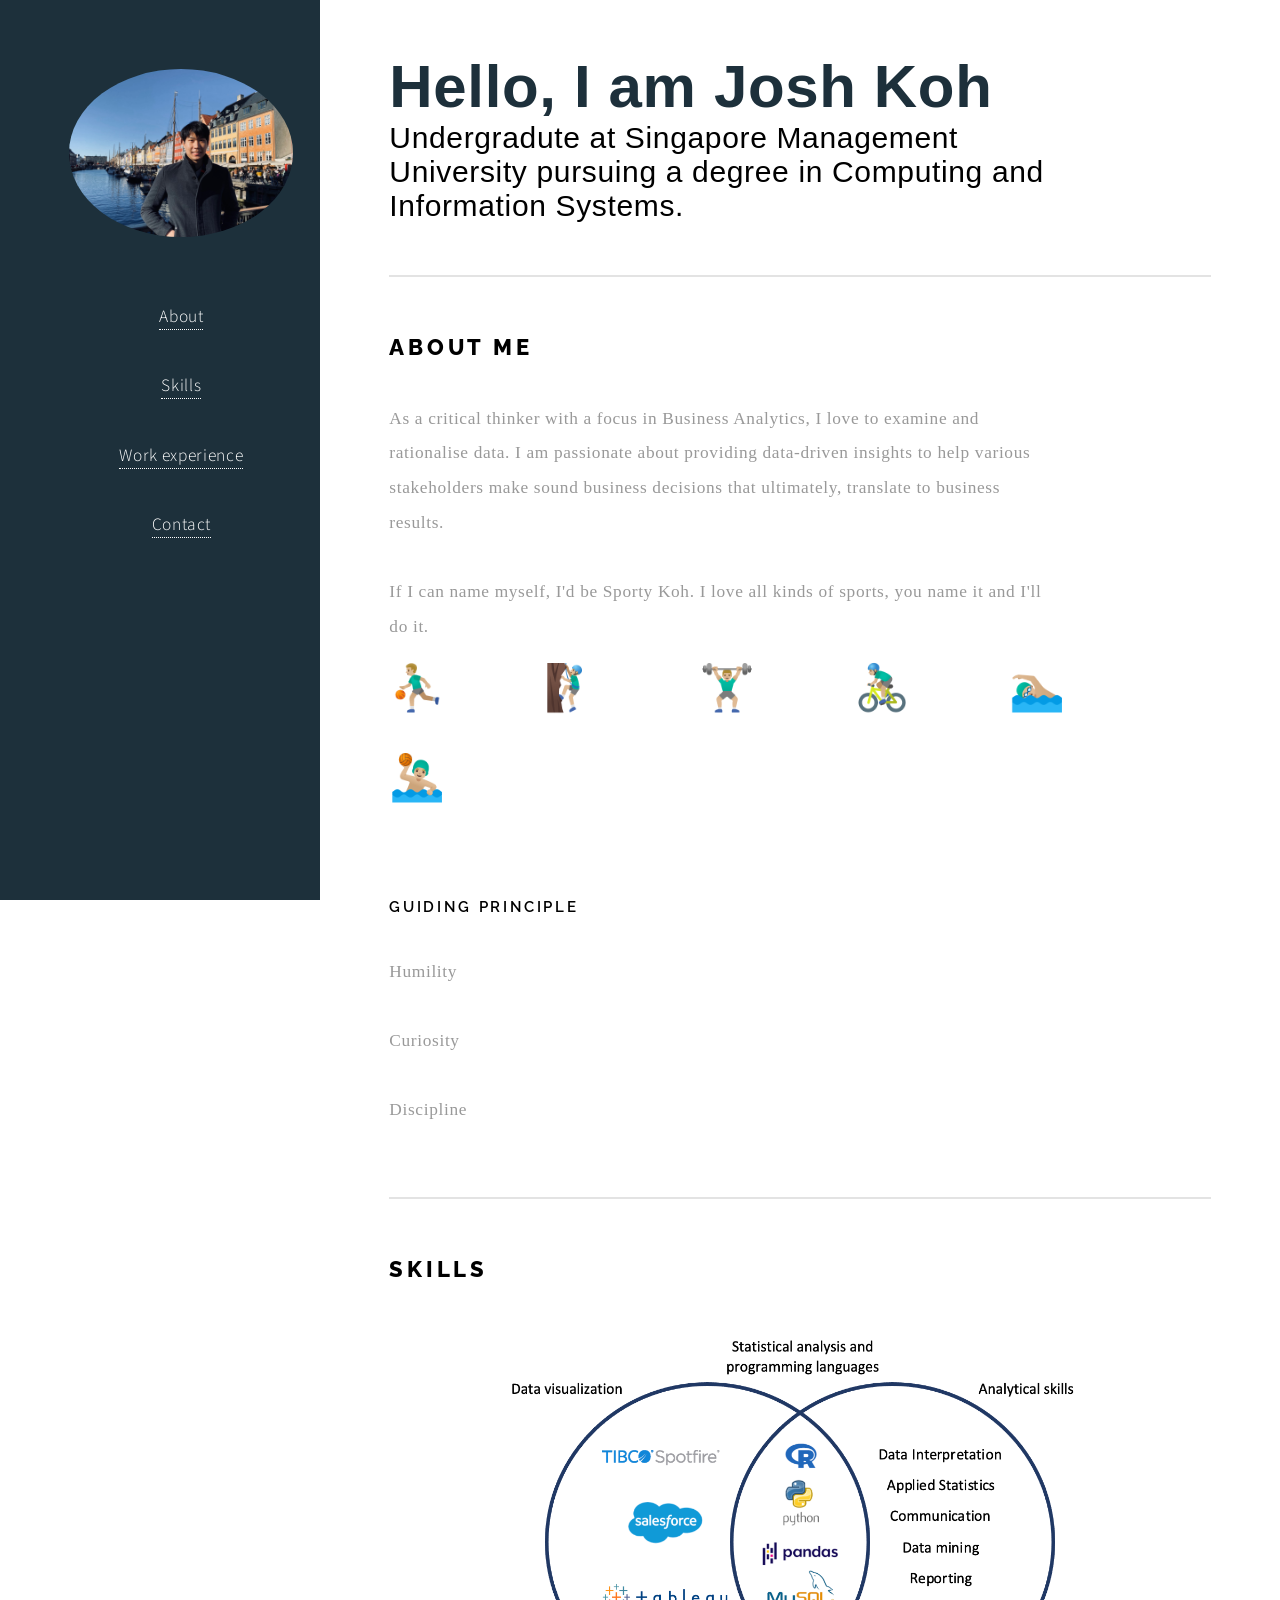
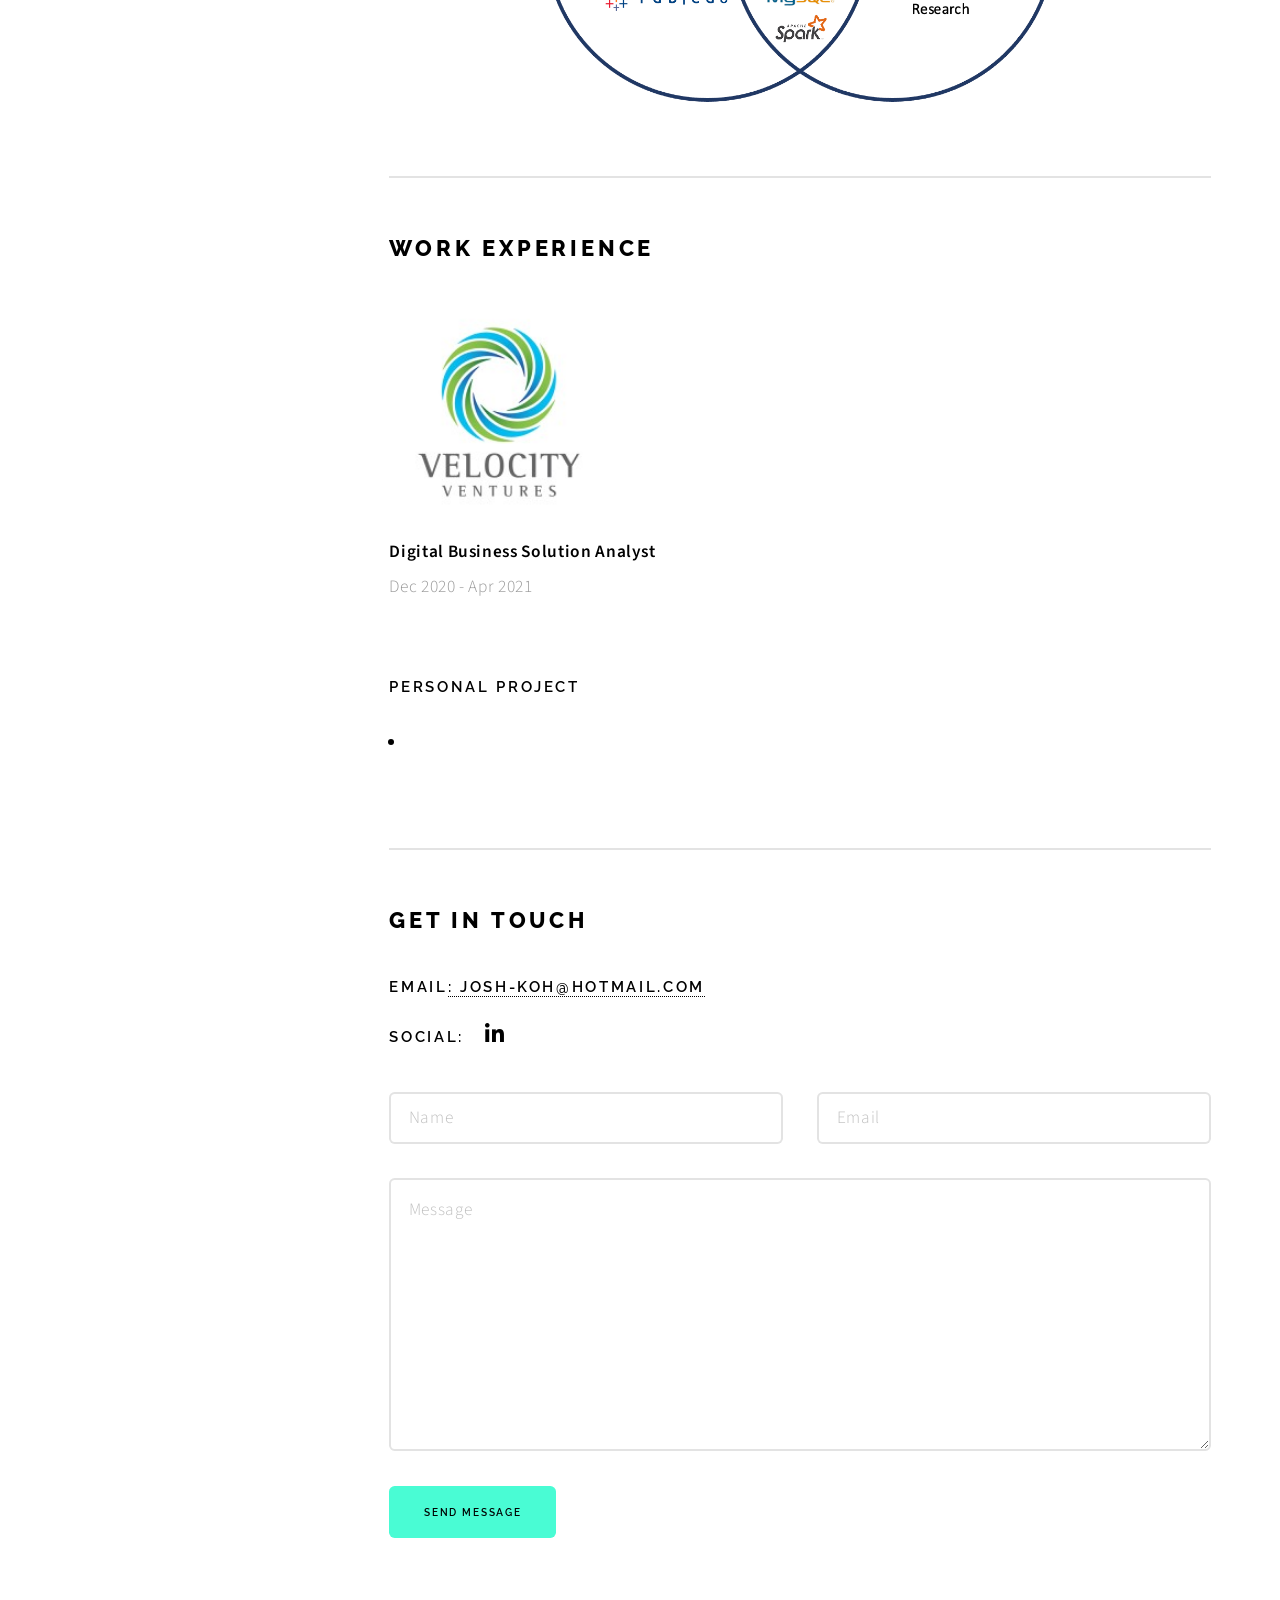
==== commit 749bd2c9: "Modified z-index to push element to top" ====
--- a/index.html
+++ b/index.html
@@ -86,8 +86,10 @@
 				<p style="color: #999999;">Dec 2020 - Apr 2021</p>
 
 				<h3 style="margin-top: 4rem">personal project</h3>
-				<ul>
-					<li><a href="https://github.com/i-am-josh-koh/Analysis-on-US-police-killings" target="_blank" style="color:black">https://github.com/i-am-josh-koh/Analysis-on-US-police-killings</a></li>
+				<ul class="personal-project">
+					<li>
+						<a href="https://github.com/i-am-josh-koh/Analysis-on-US-police-killings" target="_blank">https://github.com/i-am-josh-koh/Analysis-on-US-police-killings</a>
+					</li>
 				</ul>
 			</div>
 		</section>
--- a/assets/css/main.css
+++ b/assets/css/main.css
@@ -3433,6 +3433,10 @@
 				margin-top: 2rem;
 			}
 
+			.personal-project {
+				color: black;
+				z-index: 999;
+			}
 			.intro-content {
 				margin-top: 3rem; 
 				margin-bottom: 1rem;
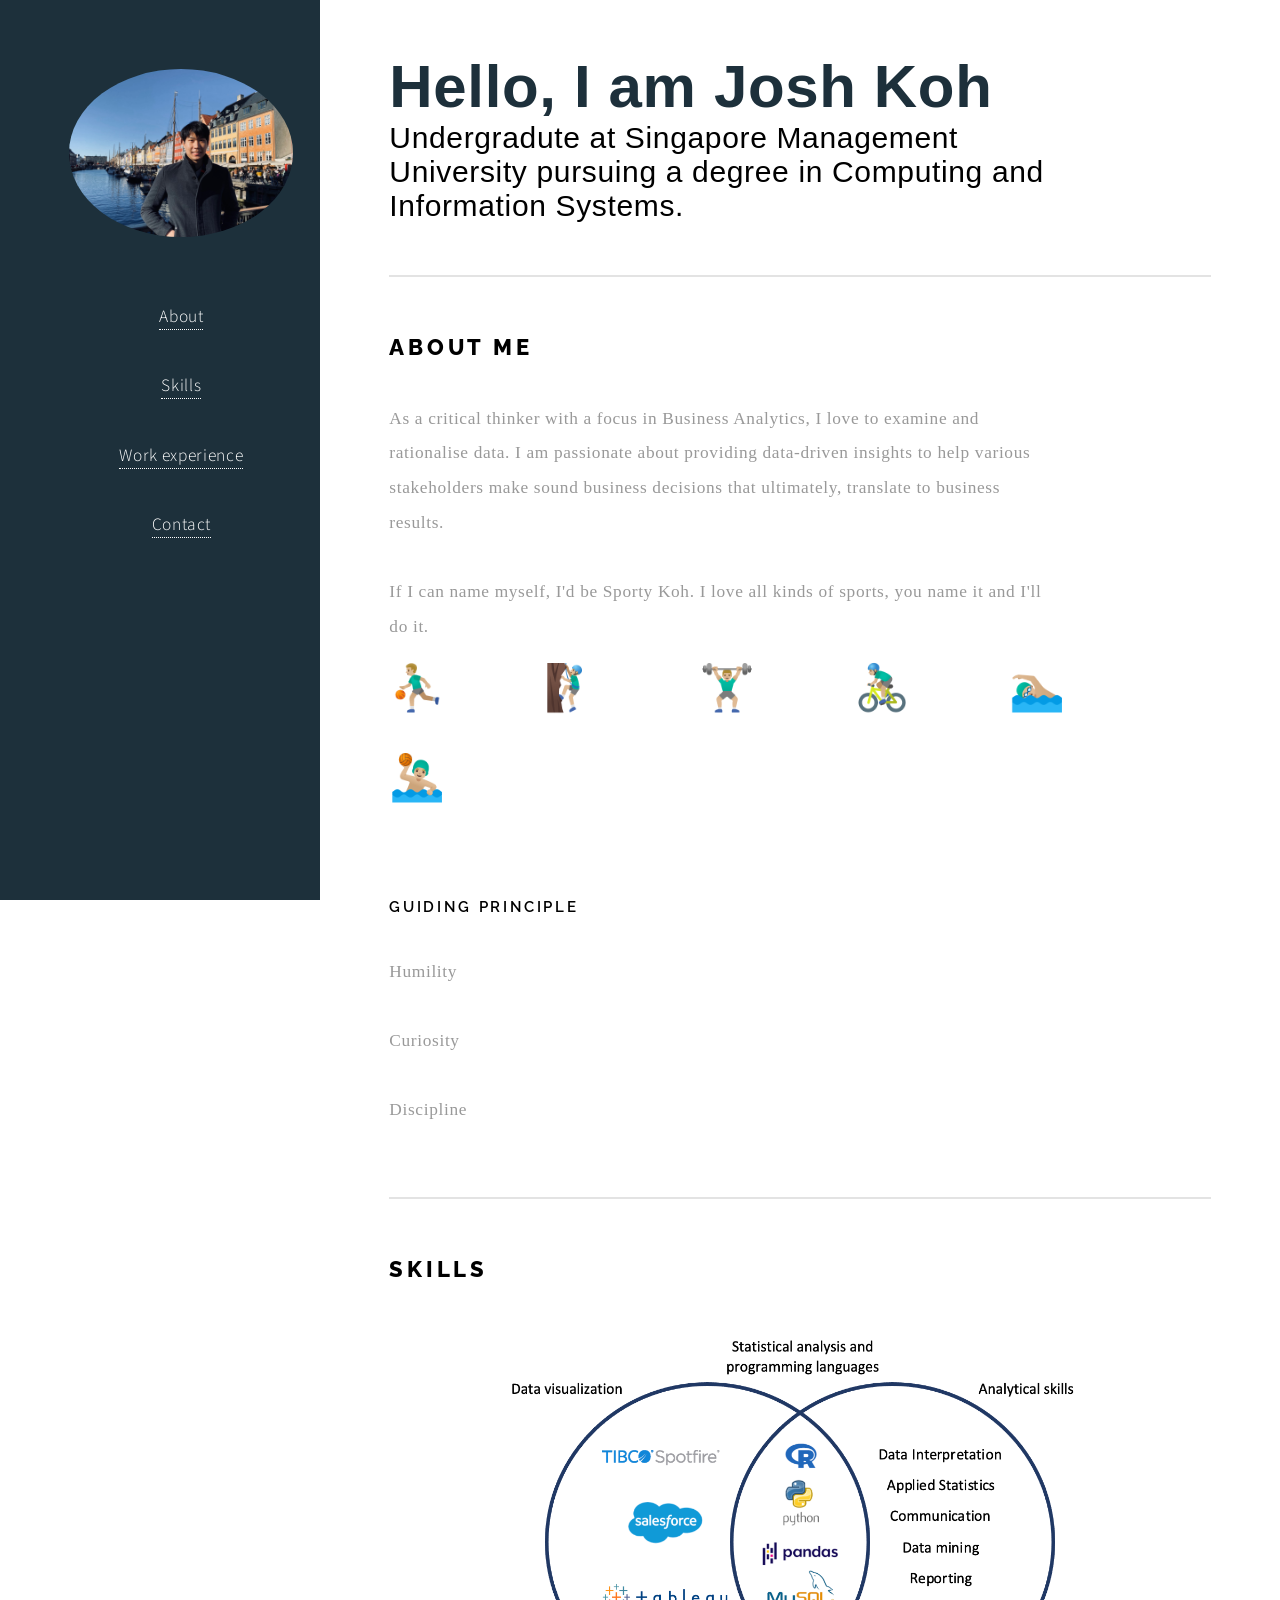
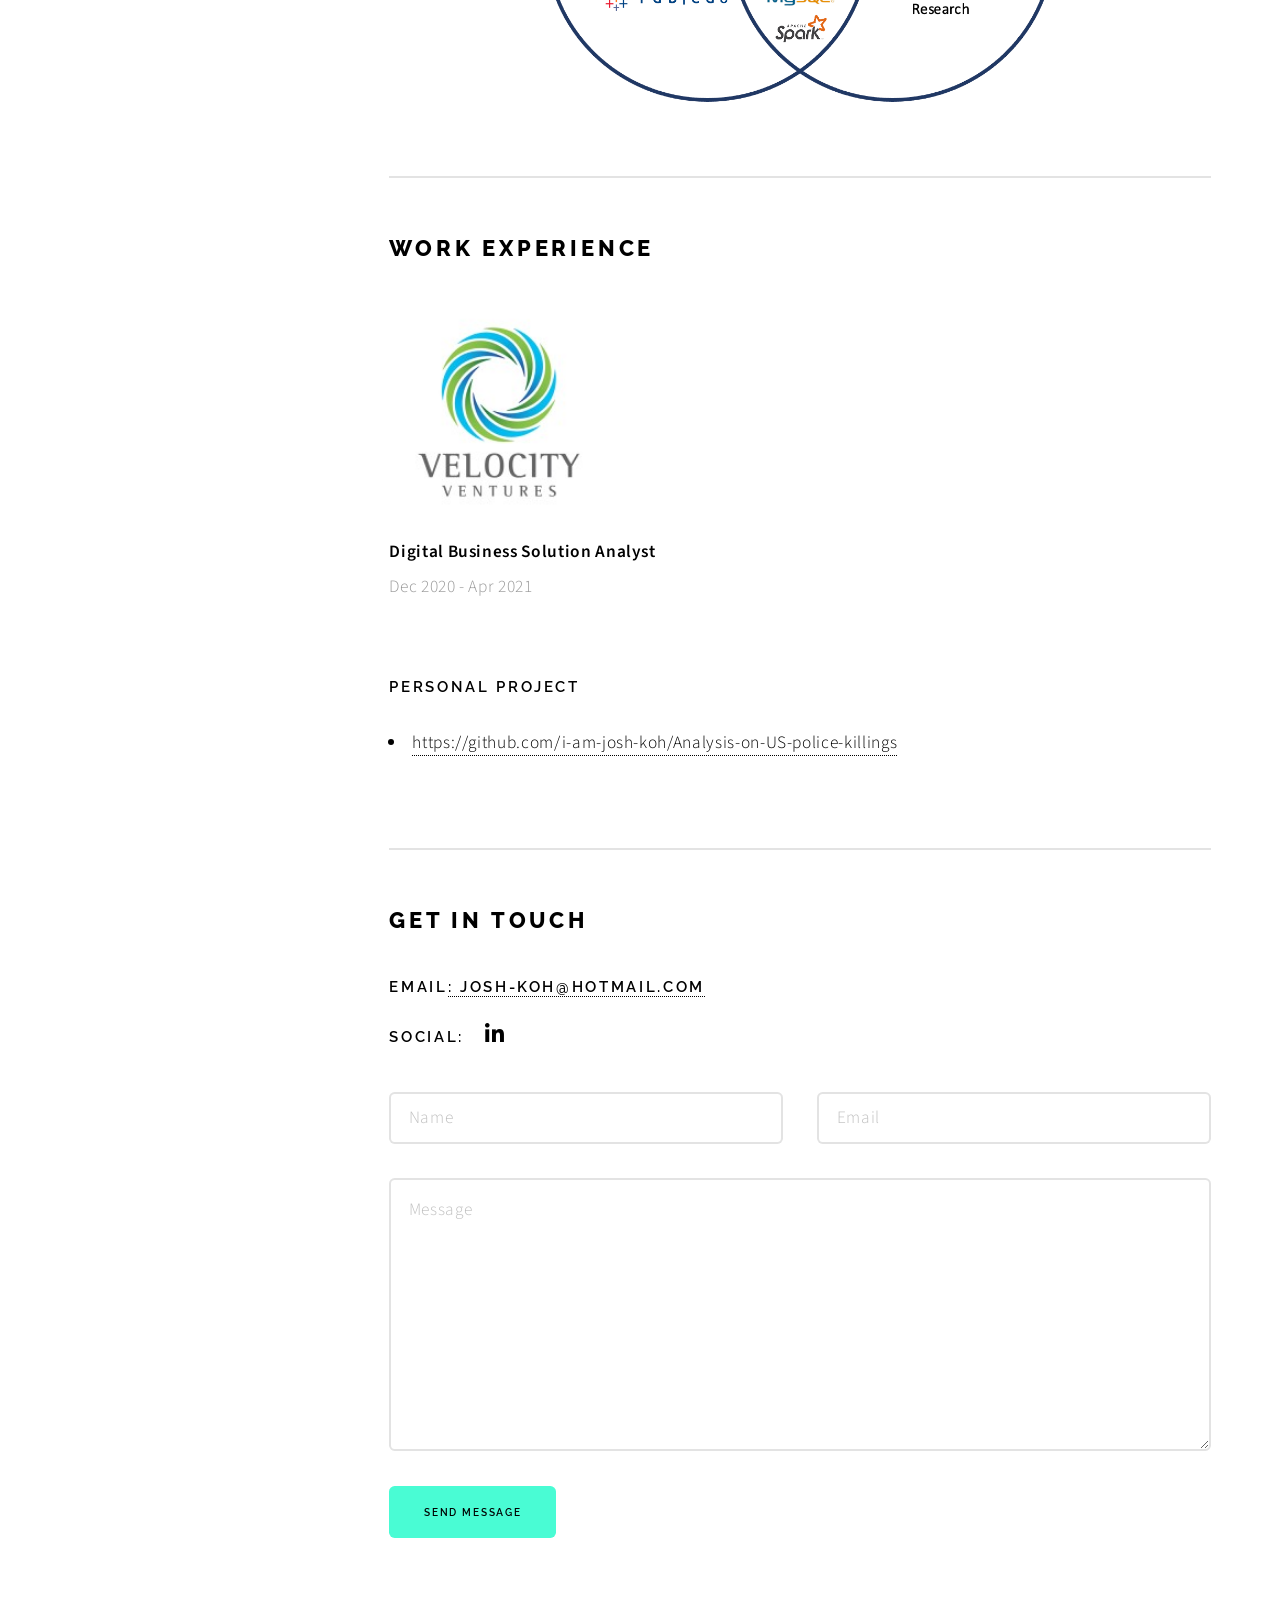
==== commit 59c9f9d1: "Update index.html" ====
--- a/index.html
+++ b/index.html
@@ -86,9 +86,9 @@
 				<p style="color: #999999;">Dec 2020 - Apr 2021</p>
 
 				<h3 style="margin-top: 4rem">personal project</h3>
-				<ul class="personal-project">
+				<ul>
 					<li>
-						<a href="https://github.com/i-am-josh-koh/Analysis-on-US-police-killings" target="_blank">https://github.com/i-am-josh-koh/Analysis-on-US-police-killings</a>
+						<a class="personal-project" href="https://github.com/i-am-josh-koh/Analysis-on-US-police-killings" target="_blank">https://github.com/i-am-josh-koh/Analysis-on-US-police-killings</a>
 					</li>
 				</ul>
 			</div>
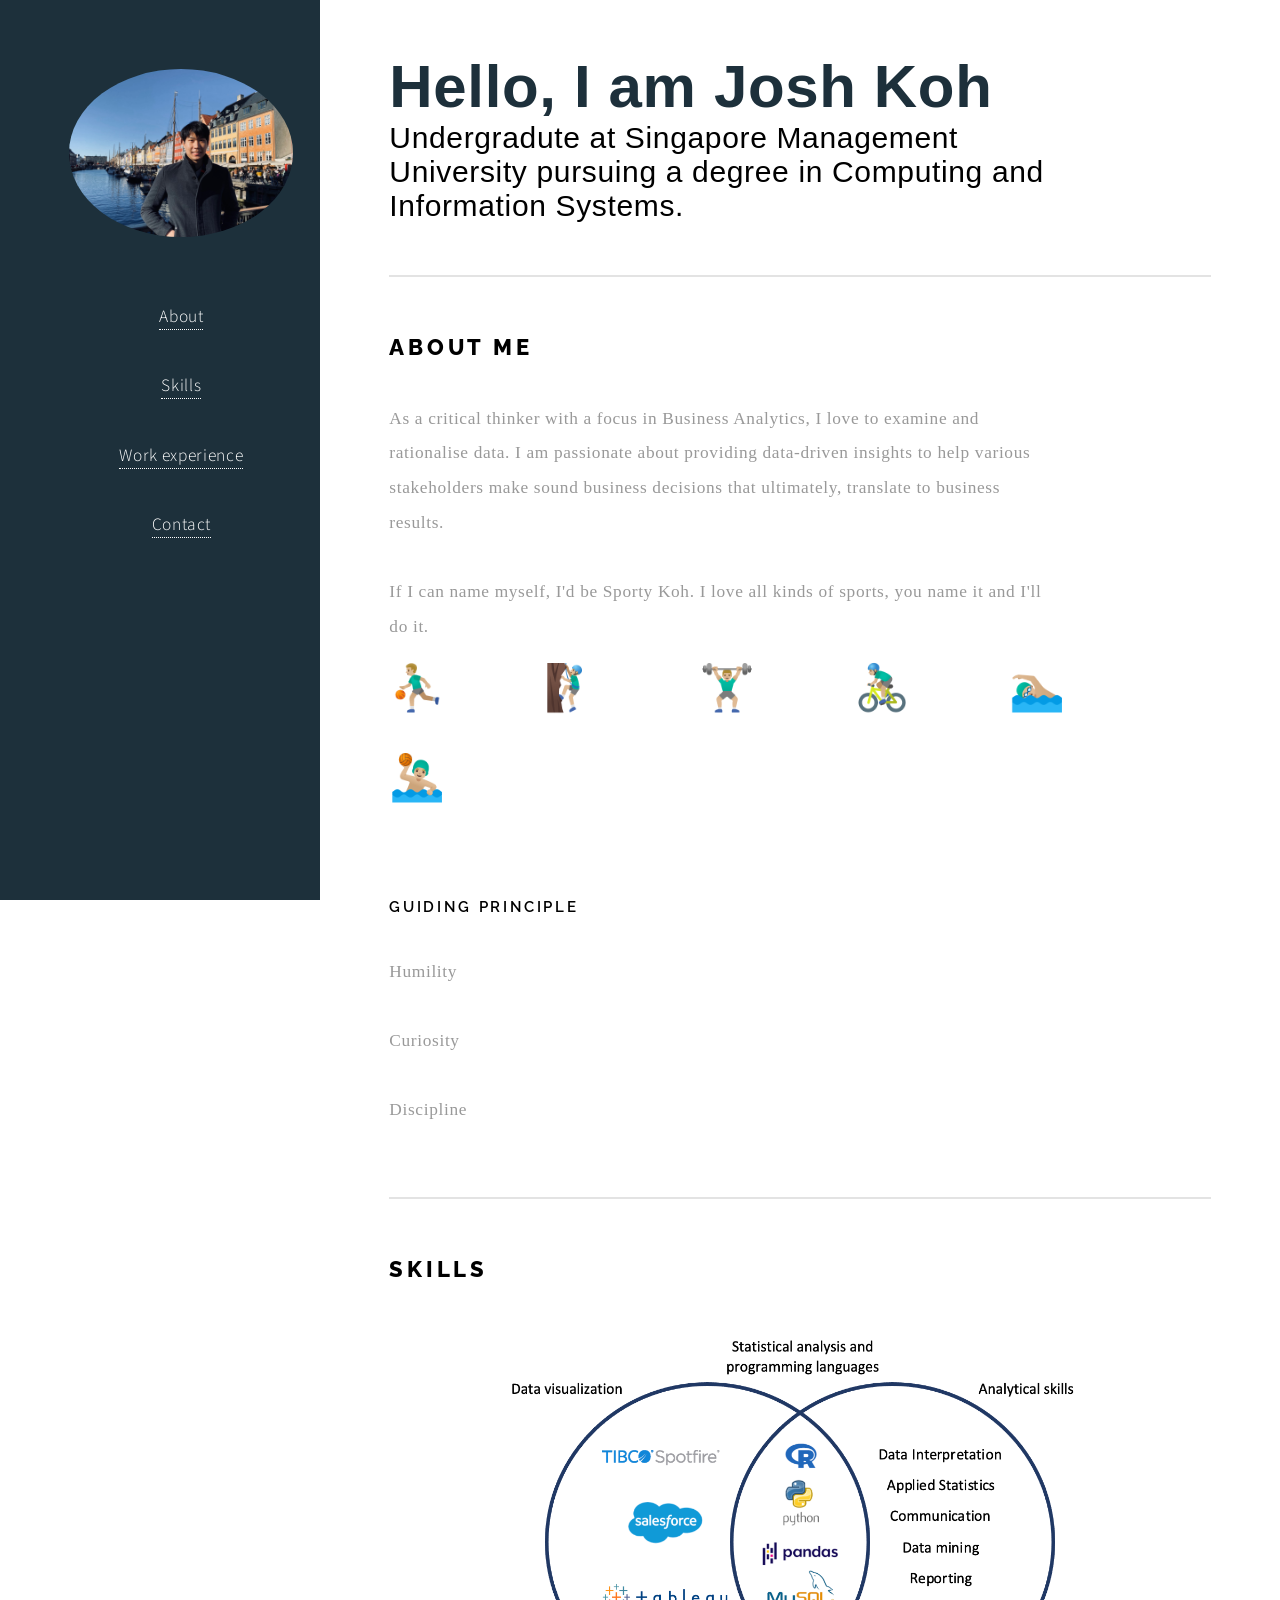
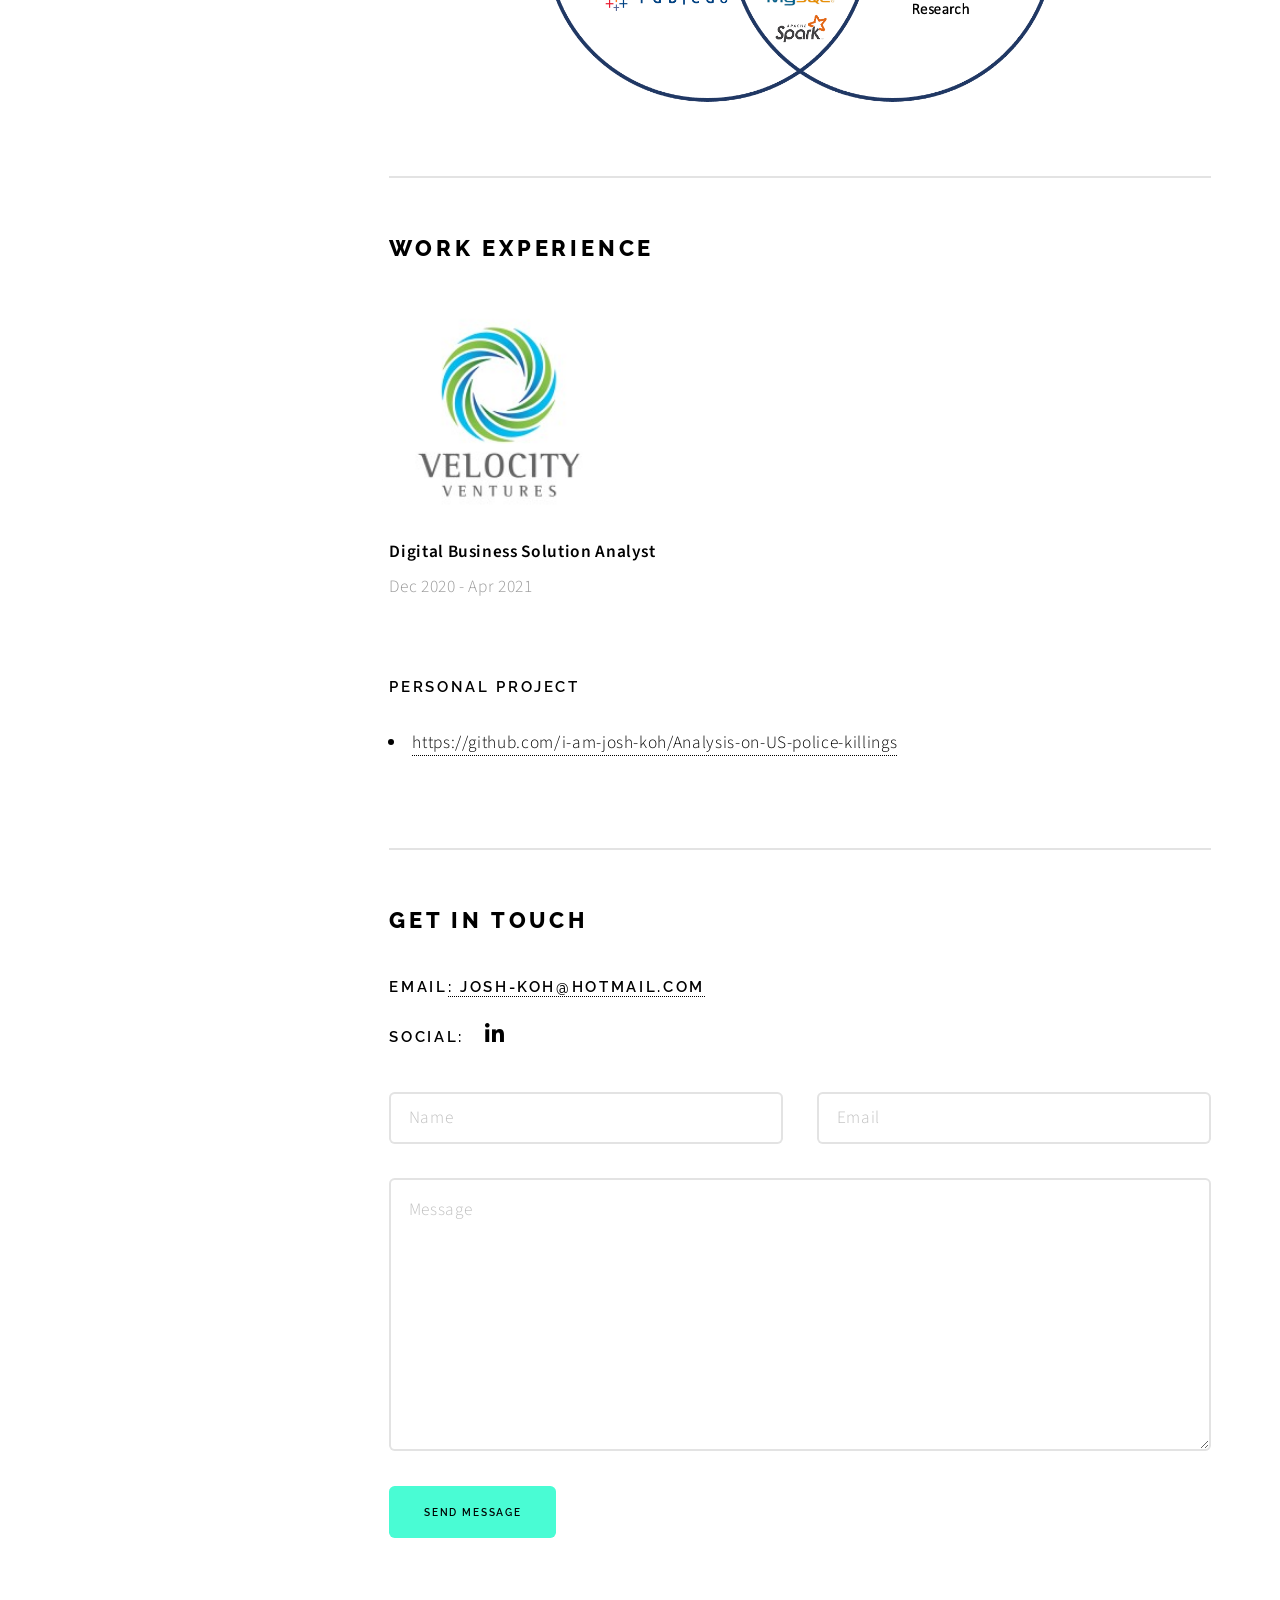
==== commit 88d79d3d: "Updated index.html" ====
--- a/index.html
+++ b/index.html
@@ -88,7 +88,7 @@
 				<h3 style="margin-top: 4rem">personal project</h3>
 				<ul>
 					<li>
-						<a class="personal-project" href="https://github.com/i-am-josh-koh/Analysis-on-US-police-killings" target="_blank">https://github.com/i-am-josh-koh/Analysis-on-US-police-killings</a>
+						<a href="https://github.com/i-am-josh-koh/Analysis-on-US-police-killings/blob/main/Analysis%20on%20US%20police%20killings%20data.ipynb" target="_blank" style="color: black;z-index: 2;">https://github.com/i-am-josh-koh/Analysis-on-US-police-killings</a>
 					</li>
 				</ul>
 			</div>
--- a/assets/css/main.css
+++ b/assets/css/main.css
@@ -3369,6 +3369,7 @@
 				grid-area: content;
 				max-width: 75vw;
 				position: relative;
+				z-index: 98;
 			}
 
 			#wrapper section > footer {
@@ -3433,10 +3434,6 @@
 				margin-top: 2rem;
 			}
 
-			.personal-project {
-				color: black;
-				z-index: 999;
-			}
 			.intro-content {
 				margin-top: 3rem; 
 				margin-bottom: 1rem;
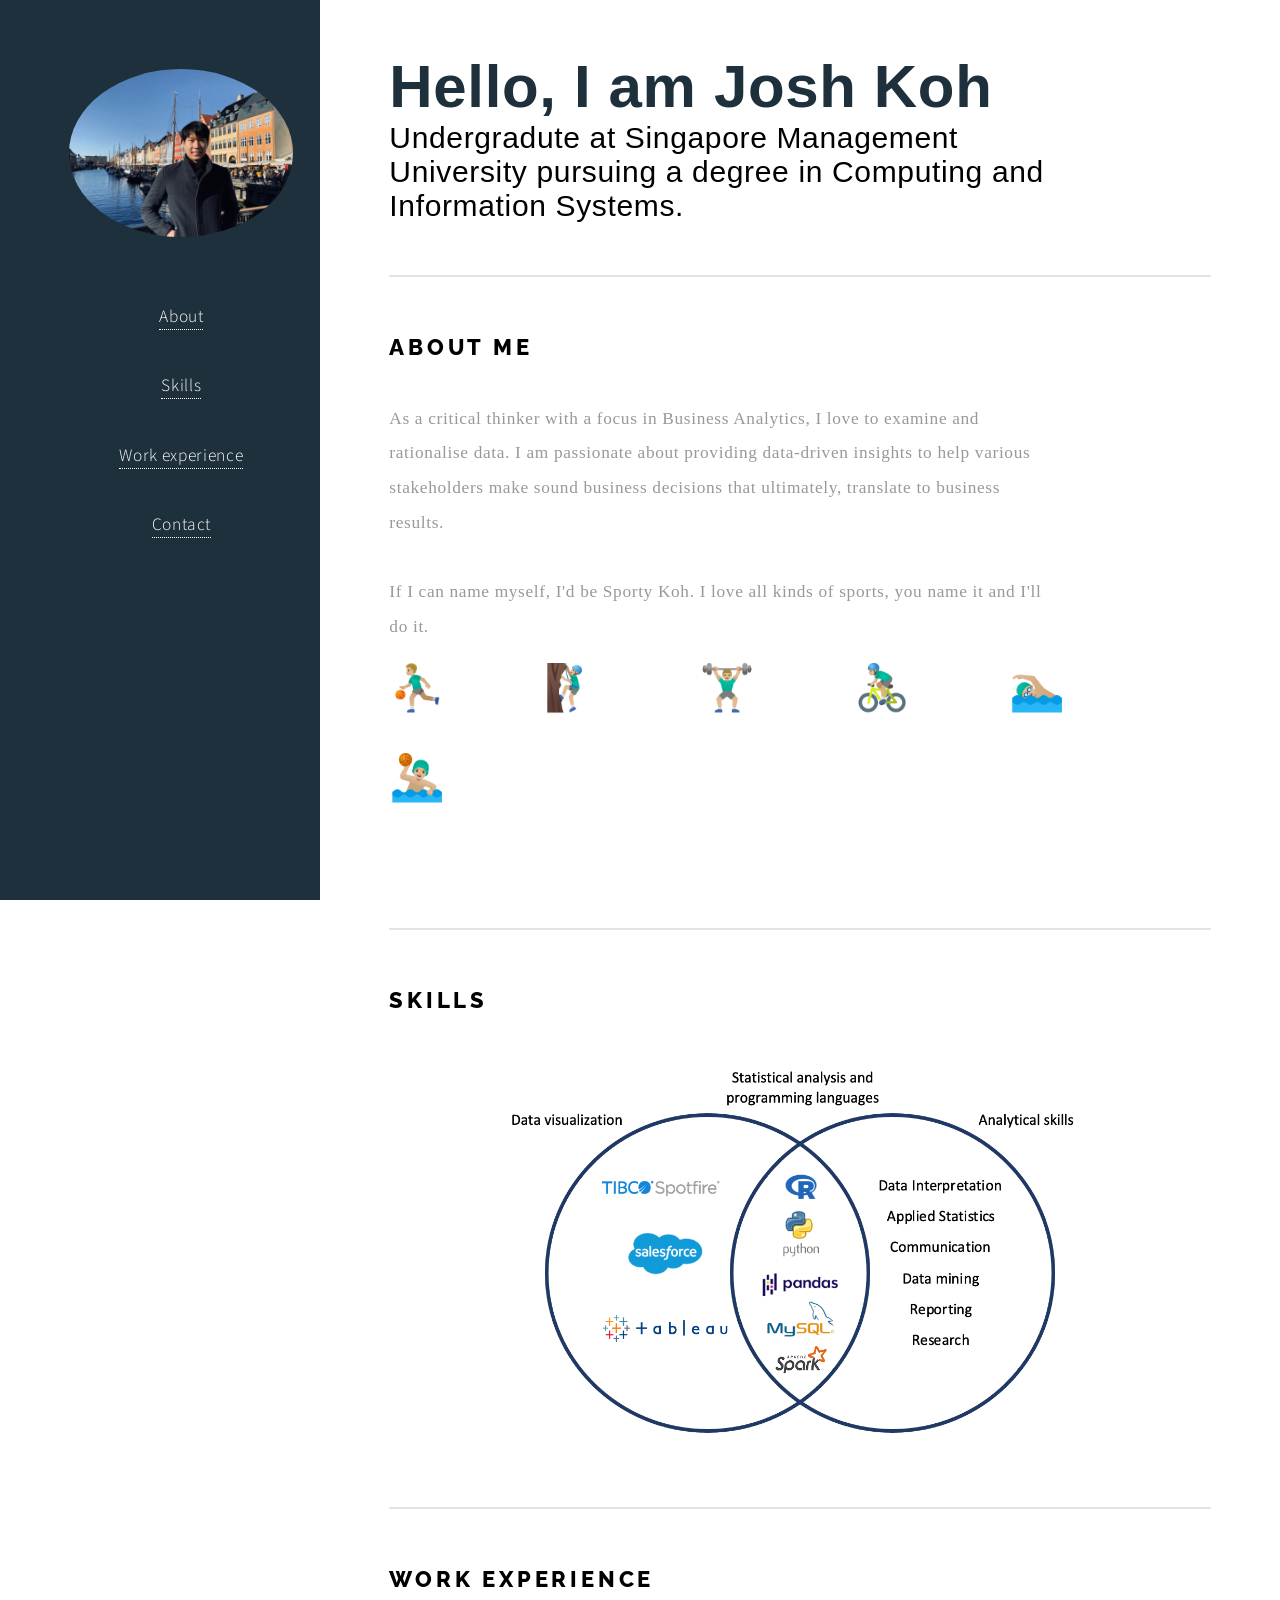
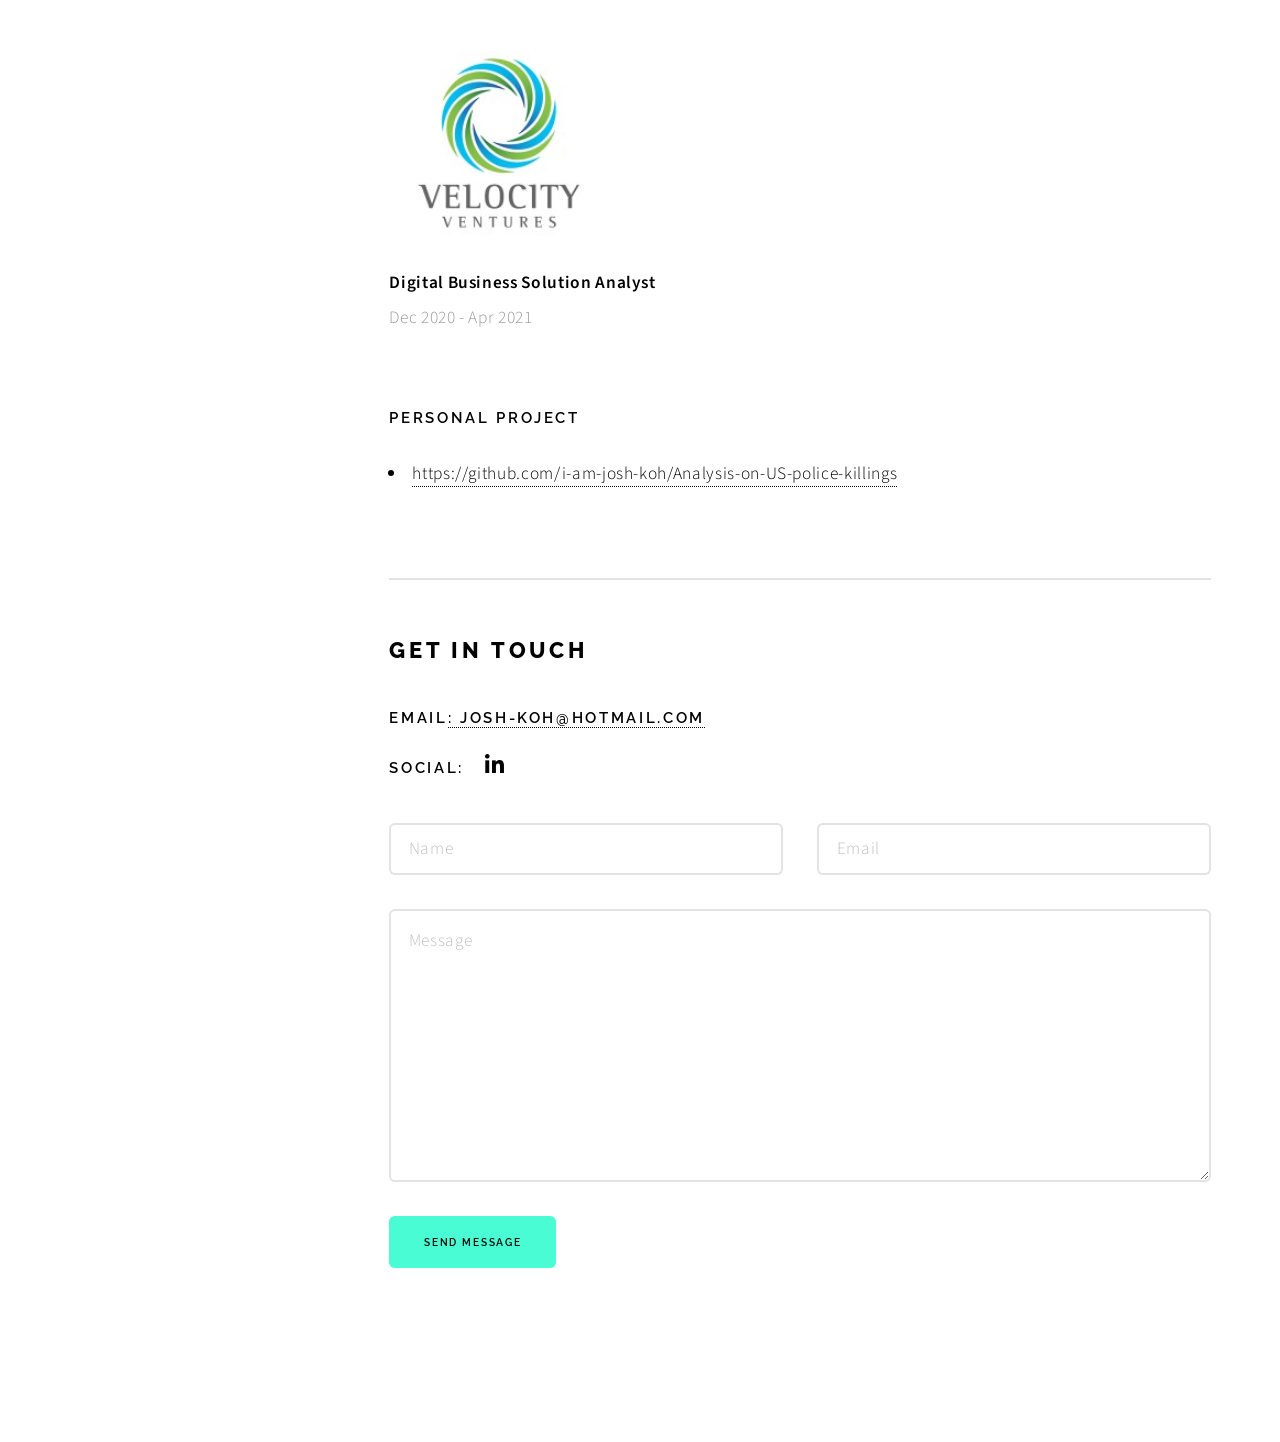
==== commit a7090bcb: "Removed guiding principle" ====
--- a/index.html
+++ b/index.html
@@ -45,10 +45,10 @@
 					<p class="p-desc">If I can name myself, I'd be Sporty Koh. I love all kinds of sports, you name it and I'll do it.</p>
 					<p class="emoji"> ⛹🏼‍♂️  🧗🏼‍♂️  🏋🏼‍♂️  🚴🏼‍♂️  🏊🏼‍♂️  🤽🏼‍♂️</p>
 					
-					<h3 style="margin-top: 4rem">Guiding principle</h3>
+					<!-- <h3 style="margin-top: 4rem">Guiding principle</h3>
 					<p class="p-desc">Humility</p>
 					<p class="p-desc">Curiosity</p>
-					<p class="p-desc">Discipline</p>
+					<p class="p-desc">Discipline</p> -->
 					
 				</div>
 			</div>
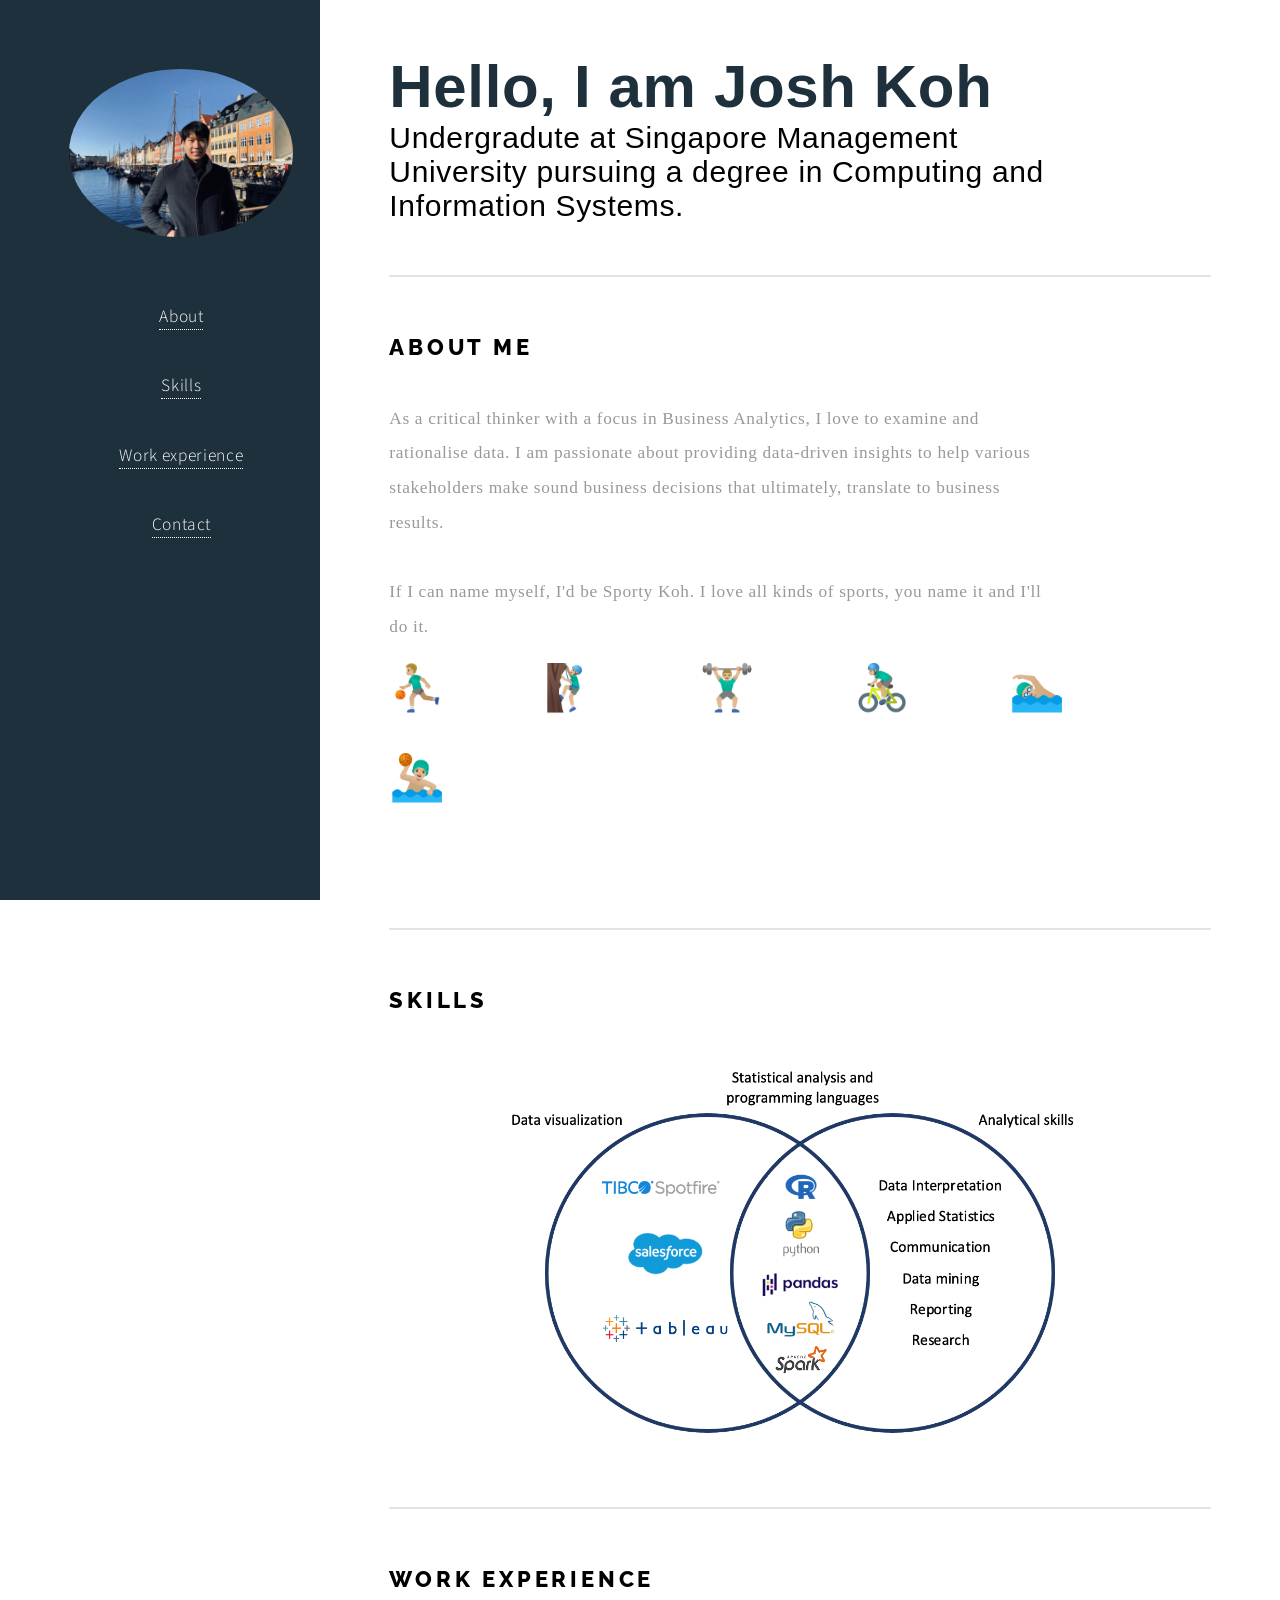
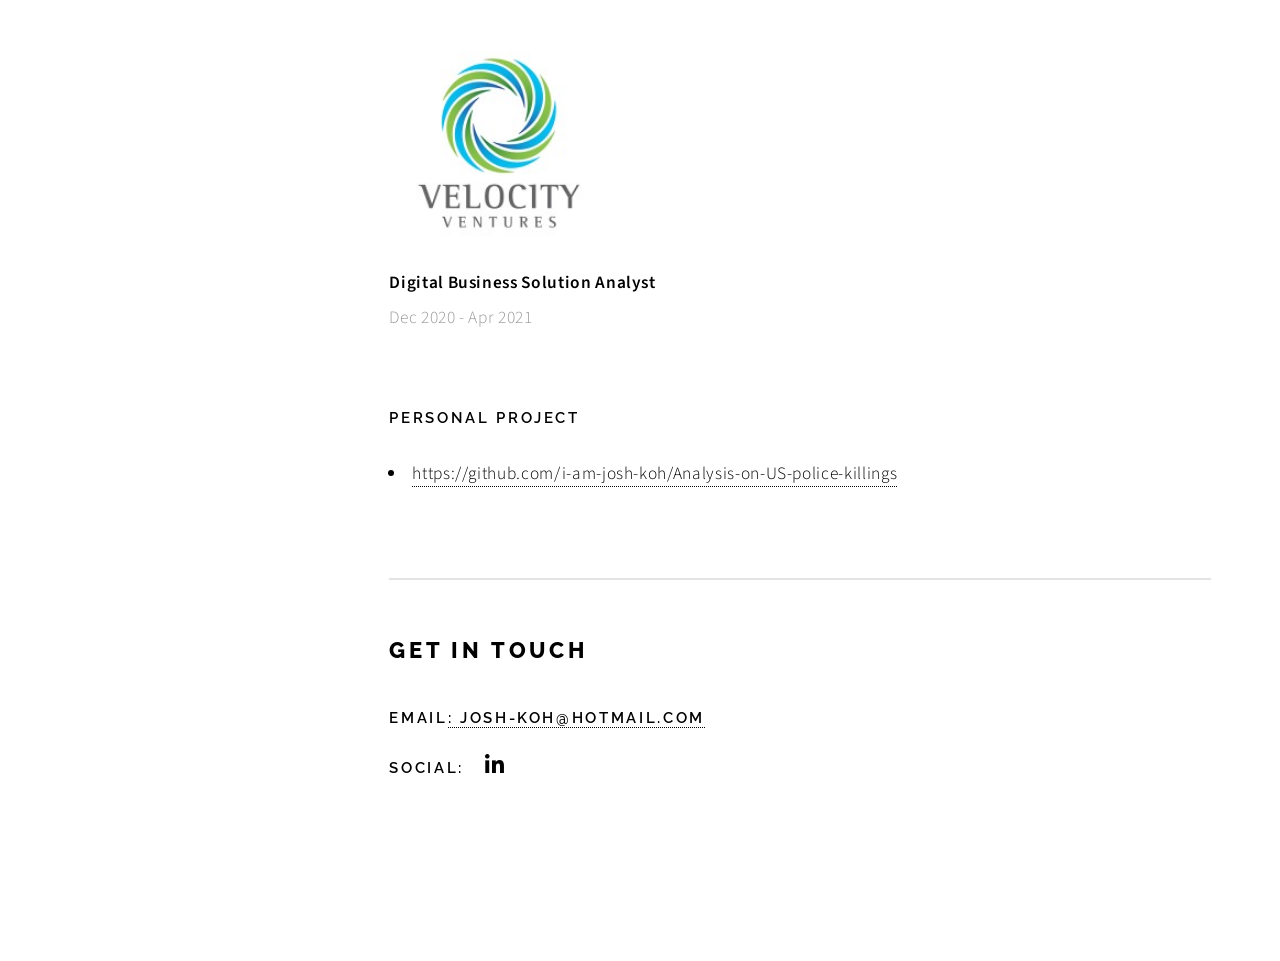
==== commit 8d74e97f: "Update index.html Removed form element" ====
--- a/index.html
+++ b/index.html
@@ -113,7 +113,7 @@
 						</li>
 					</ul>
 				</footer>
-				<form>
+				<!-- <form>
 					<div class="fields">
 						<div class="field half">
 							<input type="text" name="name" id="name" placeholder="Name" />
@@ -128,7 +128,7 @@
 					<ul class="actions">
 						<li><input type="submit" value="Send Message" class="button primary" /></li>
 					</ul>
-				</form>
+				</form> -->
 			</div>
 		</section>
 	</div>
